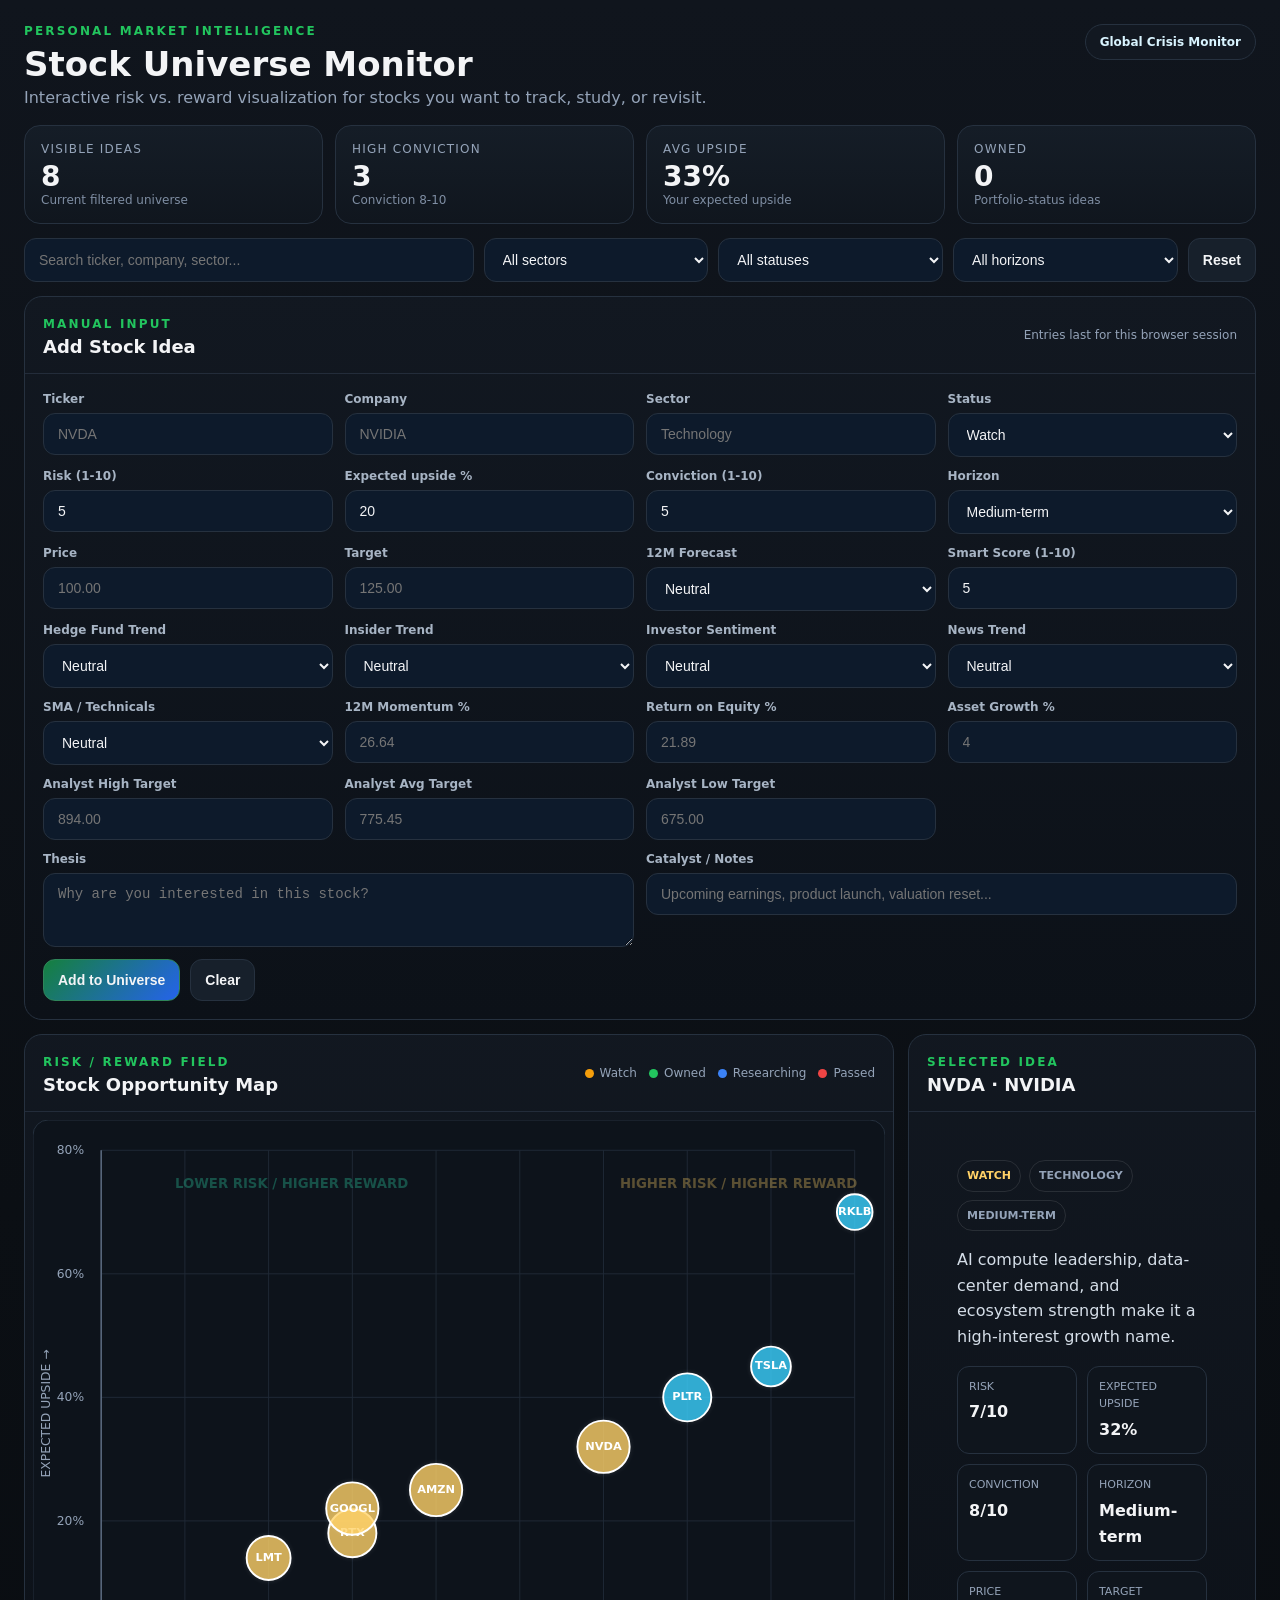
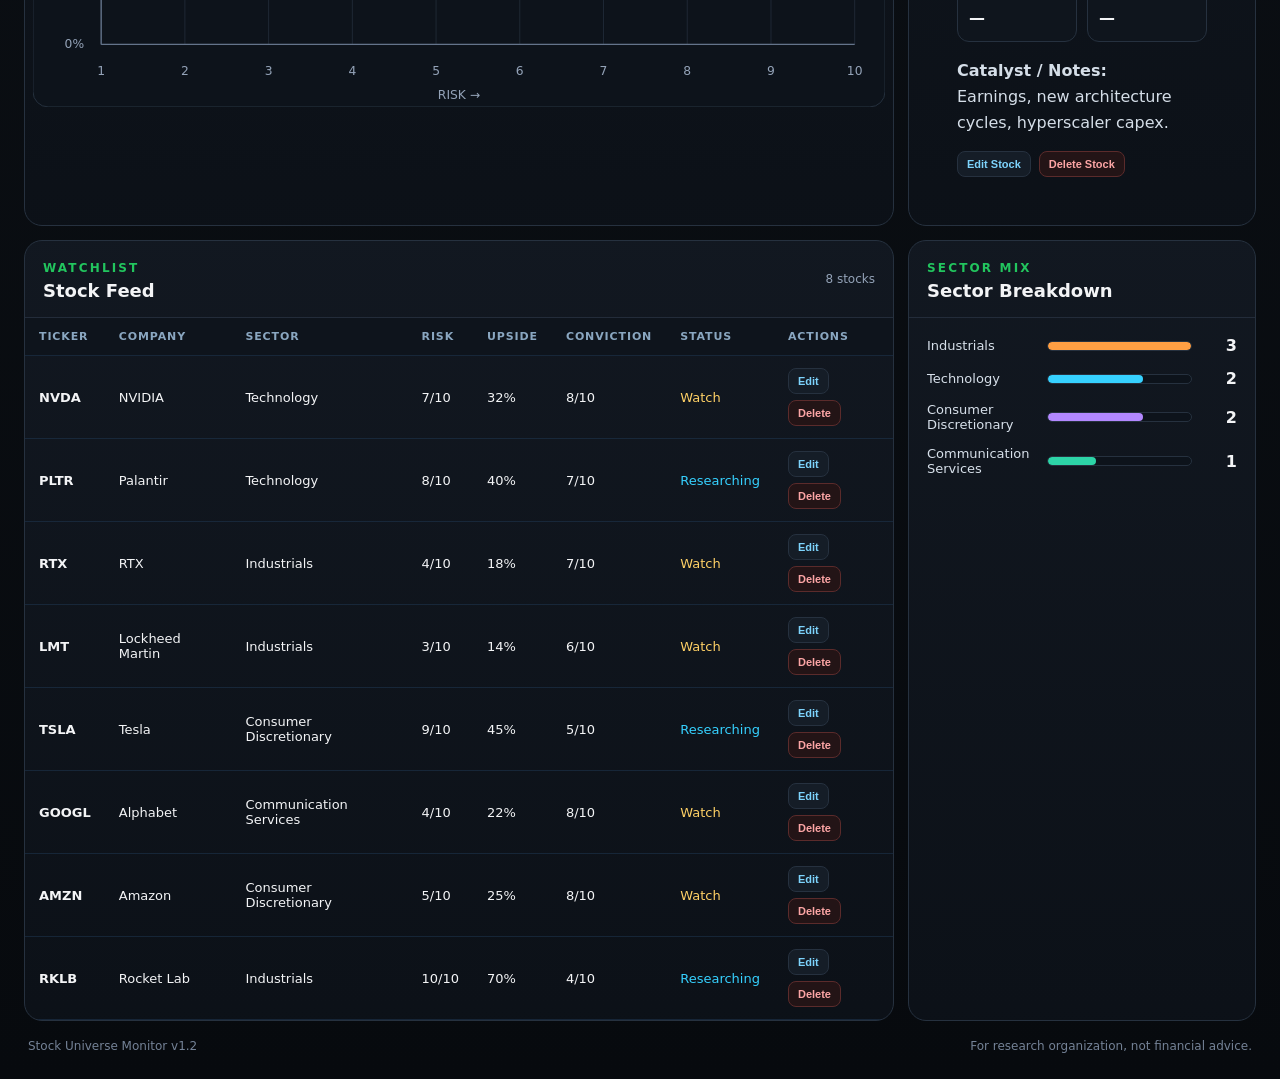
==== stocks.html @ 39425e9d "Add stock research signal inputs" ====
<!DOCTYPE html>
<html lang="en">
<head>
<meta charset="UTF-8">
<meta name="viewport" content="width=device-width, initial-scale=1.0">
<title>Stock Universe Monitor</title>
<link rel="stylesheet" href="stocks.css">
</head>
<body>
<div class="shell">
<header class="topbar">
  <div>
    <div class="eyebrow">PERSONAL MARKET INTELLIGENCE</div>
    <h1>Stock Universe Monitor</h1>
    <p>Interactive risk vs. reward visualization for stocks you want to track, study, or revisit.</p>
  </div>
  <a class="switch-link" href="index.html">Global Crisis Monitor</a>
</header>

<section class="kpis" id="stockKpis"></section>

<section class="toolbar">
  <input id="stockSearch" type="search" placeholder="Search ticker, company, sector...">
  <select id="sectorFilter"><option value="">All sectors</option></select>
  <select id="statusFilter"><option value="">All statuses</option></select>
  <select id="horizonFilter"><option value="">All horizons</option></select>
  <button id="stockReset" type="button">Reset</button>
</section>

<section class="panel entry-panel">
  <div class="panel-head">
    <div><span class="panel-kicker">MANUAL INPUT</span><h2 id="stockFormTitle">Add Stock Idea</h2></div>
    <div class="small-note">Entries last for this browser session</div>
  </div>
  <form id="stockForm" class="entry-form">
    <label>Ticker<input id="sTicker" required placeholder="NVDA"></label>
    <label>Company<input id="sCompany" required placeholder="NVIDIA"></label>
    <label>Sector<input id="sSector" required placeholder="Technology"></label>
    <label>Status<select id="sStatus"><option>Watch</option><option>Researching</option><option>Owned</option><option>Passed</option></select></label>
    <label>Risk (1-10)<input id="sRisk" type="number" min="1" max="10" value="5" required></label>
    <label>Expected upside %<input id="sUpside" type="number" min="-100" max="500" step="1" value="20" required></label>
    <label>Conviction (1-10)<input id="sConviction" type="number" min="1" max="10" value="5" required></label>
    <label>Horizon<select id="sHorizon"><option>Short-term</option><option selected>Medium-term</option><option>Long-term</option></select></label>
    <label>Price<input id="sPrice" type="number" min="0" step="0.01" placeholder="100.00"></label>
    <label>Target<input id="sTarget" type="number" min="0" step="0.01" placeholder="125.00"></label>
    <label>12M Forecast<select id="sForecast"><option>Strong Buy</option><option>Buy</option><option selected>Neutral</option><option>Sell</option><option>Strong Sell</option></select></label>
    <label>Smart Score (1-10)<input id="sSmartScore" type="number" min="1" max="10" value="5"></label>
    <label>Hedge Fund Trend<select id="sHedgeFund"><option>Increased</option><option selected>Neutral</option><option>Decreased</option></select></label>
    <label>Insider Trend<select id="sInsider"><option>Bought Shares</option><option selected>Neutral</option><option>Sold Shares</option></select></label>
    <label>Investor Sentiment<select id="sInvestorTrend"><option>Very Positive</option><option>Positive</option><option selected>Neutral</option><option>Negative</option><option>Very Negative</option></select></label>
    <label>News Trend<select id="sNewsTrend"><option>Very Positive</option><option>Positive</option><option selected>Neutral</option><option>Negative</option><option>Very Negative</option></select></label>
    <label>SMA / Technicals<select id="sTechnicals"><option>Positive</option><option selected>Neutral</option><option>Negative</option></select></label>
    <label>12M Momentum %<input id="sMomentum" type="number" step="0.01" placeholder="26.64"></label>
    <label>Return on Equity %<input id="sROE" type="number" step="0.01" placeholder="21.89"></label>
    <label>Asset Growth %<input id="sAssetGrowth" type="number" step="0.01" placeholder="4"></label>
    <label>Analyst High Target<input id="sAnalystHigh" type="number" min="0" step="0.01" placeholder="894.00"></label>
    <label>Analyst Avg Target<input id="sAnalystAvg" type="number" min="0" step="0.01" placeholder="775.45"></label>
    <label>Analyst Low Target<input id="sAnalystLow" type="number" min="0" step="0.01" placeholder="675.00"></label>
    <label class="span-2">Thesis<textarea id="sThesis" rows="3" required placeholder="Why are you interested in this stock?"></textarea></label>
    <label class="span-2">Catalyst / Notes<input id="sCatalyst" placeholder="Upcoming earnings, product launch, valuation reset..."></label>
    <div class="span-2 form-actions">
      <button class="primary-action" id="stockSubmitBtn" type="submit">Add to Universe</button><button id="cancelEditBtn" type="button" class="hidden-action">Cancel Edit</button>
      <button type="reset">Clear</button>
      <span id="stockMessage" aria-live="polite"></span>
    </div>
  </form>
</section>

<main class="main-grid">
  <section class="panel visual-panel">
    <div class="panel-head">
      <div><span class="panel-kicker">RISK / REWARD FIELD</span><h2>Stock Opportunity Map</h2></div>
      <div class="legend"><span><i class="dot watch"></i>Watch</span><span><i class="dot owned"></i>Owned</span><span><i class="dot research"></i>Researching</span><span><i class="dot passed"></i>Passed</span></div>
    </div>
    <div class="chart-wrap">
      <svg id="stockChart" viewBox="0 0 900 620" role="img" aria-label="Risk versus reward bubble chart"></svg>
    </div>
  </section>

  <aside class="panel detail-panel">
    <div class="panel-head"><div><span class="panel-kicker">SELECTED IDEA</span><h2 id="stockDetailTitle">Choose a stock</h2></div></div>
    <div id="stockDetailContent" class="detail-empty">Click a bubble or stock row to inspect your thesis.</div>
  </aside>
</main>

<section class="bottom-grid">
  <section class="panel">
    <div class="panel-head"><div><span class="panel-kicker">WATCHLIST</span><h2>Stock Feed</h2></div><div id="stockCount" class="small-note"></div></div>
    <div class="table-wrap"><table><thead><tr><th>Ticker</th><th>Company</th><th>Sector</th><th>Risk</th><th>Upside</th><th>Conviction</th><th>Status</th><th>Actions</th></tr></thead><tbody id="stockTable"></tbody></table></div>
  </section>
  <section class="panel">
    <div class="panel-head"><div><span class="panel-kicker">SECTOR MIX</span><h2>Sector Breakdown</h2></div></div>
    <div id="sectorBars" class="bars"></div>
  </section>
</section>

<footer><span>Stock Universe Monitor v1.2</span><span>For research organization, not financial advice.</span></footer>
</div>
<script src="stocks-data.js"></script>
<script src="stocks.js"></script>
</body>
</html>
---- stocks.css ----
:root{--bg:#0B0F14;--panel:#121821;--border:#26313F;--text:#F3F4F6;--muted:#94A3B8;--cyan:#3B82F6;--green:#22C55E;--yellow:#F59E0B;--orange:#D97706;--red:#EF4444;--purple:#8B5CF6}
*{box-sizing:border-box}body{margin:0;background:linear-gradient(180deg,#10151D 0%,#0B0F14 45%,#070A0E 100%);color:var(--text);font-family:Inter,system-ui,-apple-system,"Segoe UI",sans-serif}.shell{max-width:1600px;margin:auto;padding:24px}.topbar{display:flex;justify-content:space-between;gap:20px;align-items:flex-start;margin-bottom:18px}.eyebrow,.panel-kicker{font-size:12px;letter-spacing:.18em;color:var(--green);font-weight:700}h1{margin:6px 0 4px;font-size:34px}.topbar p{margin:0;color:var(--muted)}.switch-link{color:#d9f4ff;text-decoration:none;border:1px solid var(--border);background:#121821;padding:10px 14px;border-radius:999px;font-size:12px;font-weight:700}
.kpis{display:grid;grid-template-columns:repeat(4,1fr);gap:12px;margin-bottom:14px}.kpi{background:linear-gradient(180deg,#151D27,#10161E);border:1px solid var(--border);border-radius:16px;padding:16px}.kpi-label{font-size:12px;color:var(--muted);text-transform:uppercase;letter-spacing:.1em}.kpi-value{font-size:28px;font-weight:800;margin-top:4px}.kpi-sub{font-size:12px;color:#7F8EA3}
.toolbar{display:grid;grid-template-columns:2fr repeat(3,1fr) auto;gap:10px;margin-bottom:14px}.toolbar input,.toolbar select,.toolbar button,.entry-form input,.entry-form select,.entry-form textarea,.entry-form button{background:#0d1a2b;color:var(--text);border:1px solid var(--border);border-radius:12px;padding:12px 14px;font-size:14px}.toolbar button,.entry-form button{cursor:pointer;background:#17202B;font-weight:700}
.panel{background:linear-gradient(180deg,rgba(18,24,33,.98),rgba(12,17,24,.98));border:1px solid var(--border);border-radius:18px;overflow:hidden}.panel-head{display:flex;justify-content:space-between;align-items:center;padding:16px 18px;border-bottom:1px solid rgba(38,49,63,.85)}.panel-head h2{margin:4px 0 0;font-size:18px}.entry-panel{margin-bottom:14px}.entry-form{display:grid;grid-template-columns:repeat(4,minmax(0,1fr));gap:12px;padding:18px}.entry-form label{display:flex;flex-direction:column;gap:7px;font-size:12px;color:#A7B4C4;font-weight:700}.entry-form textarea{resize:vertical}.span-2{grid-column:span 2}.form-actions{display:flex;align-items:center;gap:10px;flex-wrap:wrap}.primary-action{background:linear-gradient(135deg,#15803D,#2563EB)!important;border-color:#2F855A!important}.small-note{font-size:12px;color:var(--muted)}
.main-grid{display:grid;grid-template-columns:minmax(0,2fr) minmax(320px,.8fr);gap:14px}.bottom-grid{display:grid;grid-template-columns:minmax(0,2fr) minmax(300px,.8fr);gap:14px;margin-top:14px}.chart-wrap{padding:8px 8px 16px}.chart-wrap svg{width:100%;height:auto;display:block}.chart-bg{fill:#0D131B;stroke:#273240}.grid-line{stroke:#202A36;stroke-width:1}.axis-line{stroke:#64748B;stroke-width:1.4}.axis-label{fill:#94A3B8;font-size:13px}.quadrant{font-size:14px;font-weight:700;opacity:.32}.bubble{cursor:pointer;stroke:#fff;stroke-width:2;filter:drop-shadow(0 0 3px rgba(255,255,255,.12))}.bubble-label{pointer-events:none;fill:white;font-size:12px;font-weight:800;text-anchor:middle;dominant-baseline:middle}.legend{display:flex;gap:12px;flex-wrap:wrap;font-size:12px;color:var(--muted)}.legend span{display:flex;align-items:center;gap:6px}.dot{width:9px;height:9px;border-radius:50%;display:inline-block}.watch{background:#F59E0B}.owned{background:#22C55E}.research{background:#3B82F6}.passed{background:#EF4444}
.detail-panel{min-height:620px}.detail-empty,.detail{padding:24px;color:var(--muted);line-height:1.6}.badge-row{display:flex;gap:8px;flex-wrap:wrap;margin-bottom:14px}.badge{padding:6px 9px;border-radius:999px;font-size:11px;font-weight:800;border:1px solid rgba(255,255,255,.1)}.detail-grid{display:grid;grid-template-columns:1fr 1fr;gap:10px;margin:16px 0}.metric{background:#0F151D;border:1px solid #26313F;border-radius:12px;padding:11px}.metric-label{font-size:11px;color:var(--muted);text-transform:uppercase}.metric-value{font-weight:700;color:var(--text);margin-top:4px}.description{color:#D5DEE8}
.table-wrap{overflow:auto}table{width:100%;border-collapse:collapse;min-width:760px}th,td{padding:12px 14px;border-bottom:1px solid rgba(32,58,87,.5);text-align:left;font-size:13px}th{color:#8aa7c1;font-size:11px;letter-spacing:.08em;text-transform:uppercase;background:#0E141C}tbody tr{cursor:pointer}tbody tr:hover{background:#18212C}.bars{padding:18px;display:grid;gap:14px}.bar-row{display:grid;grid-template-columns:110px 1fr 35px;gap:10px;align-items:center}.bar-track{height:10px;background:#0D131B;border:1px solid #26313F;border-radius:999px;overflow:hidden}.bar-fill{height:100%;border-radius:999px}.bar-label{color:#D7E0EA;font-size:13px}.bar-value{text-align:right;font-weight:700}footer{display:flex;justify-content:space-between;color:#748296;font-size:12px;padding:18px 4px 2px}
@media(max-width:1100px){.main-grid,.bottom-grid{grid-template-columns:1fr}.entry-form{grid-template-columns:repeat(2,1fr)}.detail-panel{min-height:auto}}@media(max-width:800px){.shell{padding:12px}.topbar{flex-direction:column}.kpis{grid-template-columns:1fr 1fr}.toolbar{grid-template-columns:1fr 1fr}.toolbar input{grid-column:1/-1}}@media(max-width:520px){.kpis,.toolbar,.entry-form{grid-template-columns:1fr}.toolbar input,.span-2{grid-column:auto}h1{font-size:28px}}
.action-group{display:flex;gap:6px;flex-wrap:wrap}.mini-btn{border:1px solid var(--border);background:#151D27;color:var(--text);border-radius:8px;padding:6px 9px;font-size:11px;font-weight:700;cursor:pointer}.mini-btn.edit{color:#7DD3FC}.mini-btn.delete{color:#FCA5A5;border-color:#5B2B2B;background:#231416}.detail-actions{display:flex;gap:8px;flex-wrap:wrap;margin-top:16px}.hidden-action{display:none!important}.editing .hidden-action{display:inline-block!important}.editing .primary-action{background:linear-gradient(135deg,#166534,#15803D)!important}
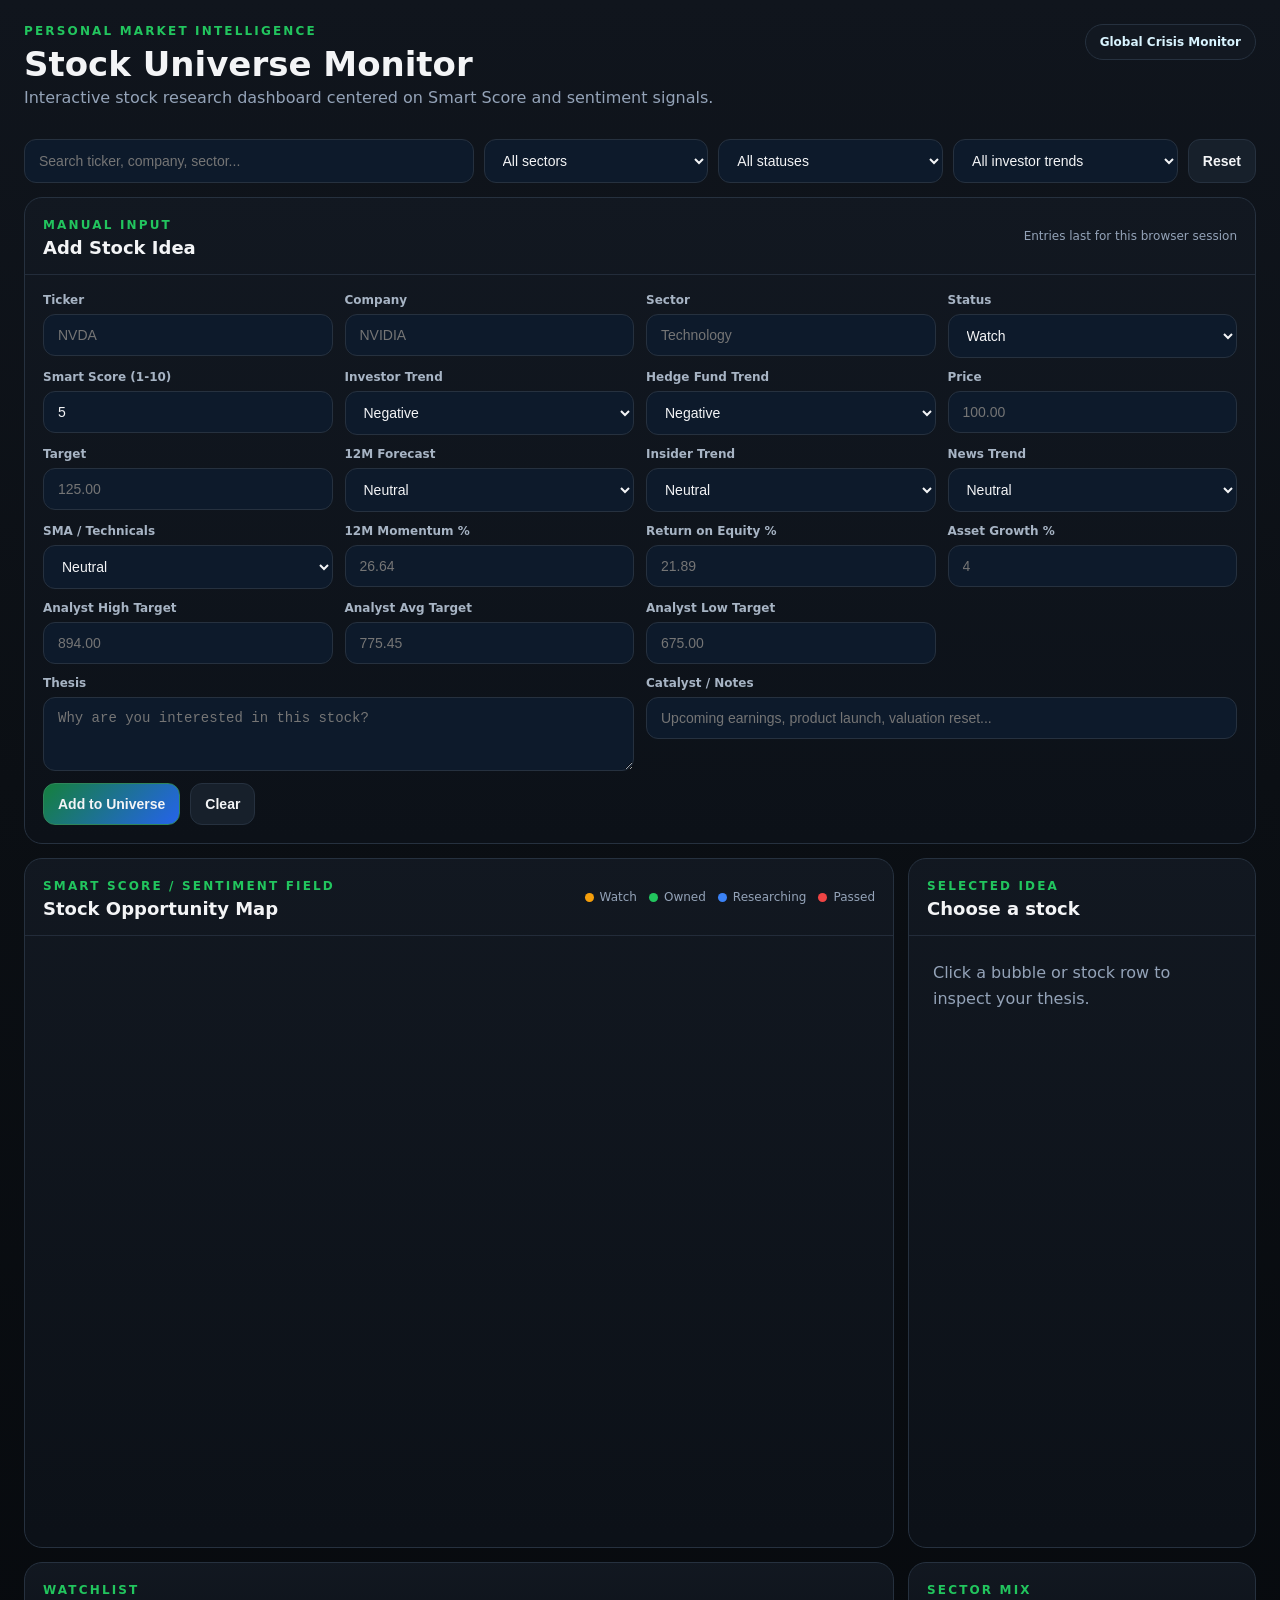
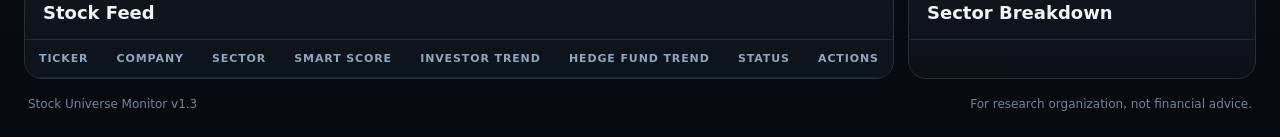
==== commit 95e03ad3: "Replace scoring fields with smart score and trend inputs" ====
--- a/stocks.html
+++ b/stocks.html
@@ -12,7 +12,7 @@
   <div>
     <div class="eyebrow">PERSONAL MARKET INTELLIGENCE</div>
     <h1>Stock Universe Monitor</h1>
-    <p>Interactive risk vs. reward visualization for stocks you want to track, study, or revisit.</p>
+    <p>Interactive stock research dashboard centered on Smart Score and sentiment signals.</p>
   </div>
   <a class="switch-link" href="index.html">Global Crisis Monitor</a>
 </header>
@@ -23,7 +23,7 @@
   <input id="stockSearch" type="search" placeholder="Search ticker, company, sector...">
   <select id="sectorFilter"><option value="">All sectors</option></select>
   <select id="statusFilter"><option value="">All statuses</option></select>
-  <select id="horizonFilter"><option value="">All horizons</option></select>
+  <select id="investorFilter"><option value="">All investor trends</option></select>
   <button id="stockReset" type="button">Reset</button>
 </section>
 
@@ -37,29 +37,31 @@
     <label>Company<input id="sCompany" required placeholder="NVIDIA"></label>
     <label>Sector<input id="sSector" required placeholder="Technology"></label>
     <label>Status<select id="sStatus"><option>Watch</option><option>Researching</option><option>Owned</option><option>Passed</option></select></label>
-    <label>Risk (1-10)<input id="sRisk" type="number" min="1" max="10" value="5" required></label>
-    <label>Expected upside %<input id="sUpside" type="number" min="-100" max="500" step="1" value="20" required></label>
-    <label>Conviction (1-10)<input id="sConviction" type="number" min="1" max="10" value="5" required></label>
-    <label>Horizon<select id="sHorizon"><option>Short-term</option><option selected>Medium-term</option><option>Long-term</option></select></label>
+
+    <label>Smart Score (1-10)<input id="sSmartScorePrimary" type="number" min="1" max="10" value="5" required></label>
+    <label>Investor Trend<select id="sInvestorPrimary"><option>Positive</option><option selected>Negative</option></select></label>
+    <label>Hedge Fund Trend<select id="sHedgePrimary"><option>Positive</option><option selected>Negative</option></select></label>
     <label>Price<input id="sPrice" type="number" min="0" step="0.01" placeholder="100.00"></label>
+
     <label>Target<input id="sTarget" type="number" min="0" step="0.01" placeholder="125.00"></label>
     <label>12M Forecast<select id="sForecast"><option>Strong Buy</option><option>Buy</option><option selected>Neutral</option><option>Sell</option><option>Strong Sell</option></select></label>
-    <label>Smart Score (1-10)<input id="sSmartScore" type="number" min="1" max="10" value="5"></label>
-    <label>Hedge Fund Trend<select id="sHedgeFund"><option>Increased</option><option selected>Neutral</option><option>Decreased</option></select></label>
     <label>Insider Trend<select id="sInsider"><option>Bought Shares</option><option selected>Neutral</option><option>Sold Shares</option></select></label>
-    <label>Investor Sentiment<select id="sInvestorTrend"><option>Very Positive</option><option>Positive</option><option selected>Neutral</option><option>Negative</option><option>Very Negative</option></select></label>
-    <label>News Trend<select id="sNewsTrend"><option>Very Positive</option><option>Positive</option><option selected>Neutral</option><option>Negative</option><option>Very Negative</option></select></label>
+    <label>News Trend<select id="sNewsTrend"><option>Positive</option><option selected>Neutral</option><option>Negative</option></select></label>
+
     <label>SMA / Technicals<select id="sTechnicals"><option>Positive</option><option selected>Neutral</option><option>Negative</option></select></label>
     <label>12M Momentum %<input id="sMomentum" type="number" step="0.01" placeholder="26.64"></label>
     <label>Return on Equity %<input id="sROE" type="number" step="0.01" placeholder="21.89"></label>
     <label>Asset Growth %<input id="sAssetGrowth" type="number" step="0.01" placeholder="4"></label>
+
     <label>Analyst High Target<input id="sAnalystHigh" type="number" min="0" step="0.01" placeholder="894.00"></label>
     <label>Analyst Avg Target<input id="sAnalystAvg" type="number" min="0" step="0.01" placeholder="775.45"></label>
     <label>Analyst Low Target<input id="sAnalystLow" type="number" min="0" step="0.01" placeholder="675.00"></label>
+
     <label class="span-2">Thesis<textarea id="sThesis" rows="3" required placeholder="Why are you interested in this stock?"></textarea></label>
     <label class="span-2">Catalyst / Notes<input id="sCatalyst" placeholder="Upcoming earnings, product launch, valuation reset..."></label>
     <div class="span-2 form-actions">
-      <button class="primary-action" id="stockSubmitBtn" type="submit">Add to Universe</button><button id="cancelEditBtn" type="button" class="hidden-action">Cancel Edit</button>
+      <button class="primary-action" id="stockSubmitBtn" type="submit">Add to Universe</button>
+      <button id="cancelEditBtn" type="button" class="hidden-action">Cancel Edit</button>
       <button type="reset">Clear</button>
       <span id="stockMessage" aria-live="polite"></span>
     </div>
@@ -69,11 +71,11 @@
 <main class="main-grid">
   <section class="panel visual-panel">
     <div class="panel-head">
-      <div><span class="panel-kicker">RISK / REWARD FIELD</span><h2>Stock Opportunity Map</h2></div>
+      <div><span class="panel-kicker">SMART SCORE / SENTIMENT FIELD</span><h2>Stock Opportunity Map</h2></div>
       <div class="legend"><span><i class="dot watch"></i>Watch</span><span><i class="dot owned"></i>Owned</span><span><i class="dot research"></i>Researching</span><span><i class="dot passed"></i>Passed</span></div>
     </div>
     <div class="chart-wrap">
-      <svg id="stockChart" viewBox="0 0 900 620" role="img" aria-label="Risk versus reward bubble chart"></svg>
+      <svg id="stockChart" viewBox="0 0 900 620" role="img" aria-label="Smart Score versus investor sentiment bubble chart"></svg>
     </div>
   </section>
 
@@ -86,7 +88,7 @@
 <section class="bottom-grid">
   <section class="panel">
     <div class="panel-head"><div><span class="panel-kicker">WATCHLIST</span><h2>Stock Feed</h2></div><div id="stockCount" class="small-note"></div></div>
-    <div class="table-wrap"><table><thead><tr><th>Ticker</th><th>Company</th><th>Sector</th><th>Risk</th><th>Upside</th><th>Conviction</th><th>Status</th><th>Actions</th></tr></thead><tbody id="stockTable"></tbody></table></div>
+    <div class="table-wrap"><table><thead><tr><th>Ticker</th><th>Company</th><th>Sector</th><th>Smart Score</th><th>Investor Trend</th><th>Hedge Fund Trend</th><th>Status</th><th>Actions</th></tr></thead><tbody id="stockTable"></tbody></table></div>
   </section>
   <section class="panel">
     <div class="panel-head"><div><span class="panel-kicker">SECTOR MIX</span><h2>Sector Breakdown</h2></div></div>
@@ -94,7 +96,7 @@
   </section>
 </section>
 
-<footer><span>Stock Universe Monitor v1.2</span><span>For research organization, not financial advice.</span></footer>
+<footer><span>Stock Universe Monitor v1.3</span><span>For research organization, not financial advice.</span></footer>
 </div>
 <script src="stocks-data.js"></script>
 <script src="stocks.js"></script>
--- a/stocks.css
+++ b/stocks.css
@@ -8,3 +8,5 @@
 .table-wrap{overflow:auto}table{width:100%;border-collapse:collapse;min-width:760px}th,td{padding:12px 14px;border-bottom:1px solid rgba(32,58,87,.5);text-align:left;font-size:13px}th{color:#8aa7c1;font-size:11px;letter-spacing:.08em;text-transform:uppercase;background:#0E141C}tbody tr{cursor:pointer}tbody tr:hover{background:#18212C}.bars{padding:18px;display:grid;gap:14px}.bar-row{display:grid;grid-template-columns:110px 1fr 35px;gap:10px;align-items:center}.bar-track{height:10px;background:#0D131B;border:1px solid #26313F;border-radius:999px;overflow:hidden}.bar-fill{height:100%;border-radius:999px}.bar-label{color:#D7E0EA;font-size:13px}.bar-value{text-align:right;font-weight:700}footer{display:flex;justify-content:space-between;color:#748296;font-size:12px;padding:18px 4px 2px}
 @media(max-width:1100px){.main-grid,.bottom-grid{grid-template-columns:1fr}.entry-form{grid-template-columns:repeat(2,1fr)}.detail-panel{min-height:auto}}@media(max-width:800px){.shell{padding:12px}.topbar{flex-direction:column}.kpis{grid-template-columns:1fr 1fr}.toolbar{grid-template-columns:1fr 1fr}.toolbar input{grid-column:1/-1}}@media(max-width:520px){.kpis,.toolbar,.entry-form{grid-template-columns:1fr}.toolbar input,.span-2{grid-column:auto}h1{font-size:28px}}
 .action-group{display:flex;gap:6px;flex-wrap:wrap}.mini-btn{border:1px solid var(--border);background:#151D27;color:var(--text);border-radius:8px;padding:6px 9px;font-size:11px;font-weight:700;cursor:pointer}.mini-btn.edit{color:#7DD3FC}.mini-btn.delete{color:#FCA5A5;border-color:#5B2B2B;background:#231416}.detail-actions{display:flex;gap:8px;flex-wrap:wrap;margin-top:16px}.hidden-action{display:none!important}.editing .hidden-action{display:inline-block!important}.editing .primary-action{background:linear-gradient(135deg,#166534,#15803D)!important}
+
+.research-section{margin-top:18px}.research-section h3{font-size:13px;letter-spacing:.08em;text-transform:uppercase;color:var(--green);margin:0 0 10px}.signal-grid{display:grid;grid-template-columns:1fr 1fr;gap:10px}.signal-card{background:#0F151D;border:1px solid #26313F;border-radius:12px;padding:12px}.signal-label{font-size:10px;letter-spacing:.08em;text-transform:uppercase;color:var(--muted)}.signal-value{margin-top:5px;font-weight:800;color:var(--text)}.positive{color:#22C55E}.negative{color:#EF4444}.neutral{color:#F59E0B}.forecast-range{display:grid;grid-template-columns:repeat(3,1fr);gap:8px}.forecast-item{background:#0F151D;border:1px solid #26313F;border-radius:10px;padding:10px;text-align:center}.forecast-item strong{display:block;margin-top:4px}.score-meter{height:10px;border-radius:999px;background:linear-gradient(90deg,#EF4444 0%,#F59E0B 50%,#22C55E 100%);position:relative;margin-top:8px}.score-marker{position:absolute;top:-4px;width:3px;height:18px;background:#F3F4F6;border-radius:2px}
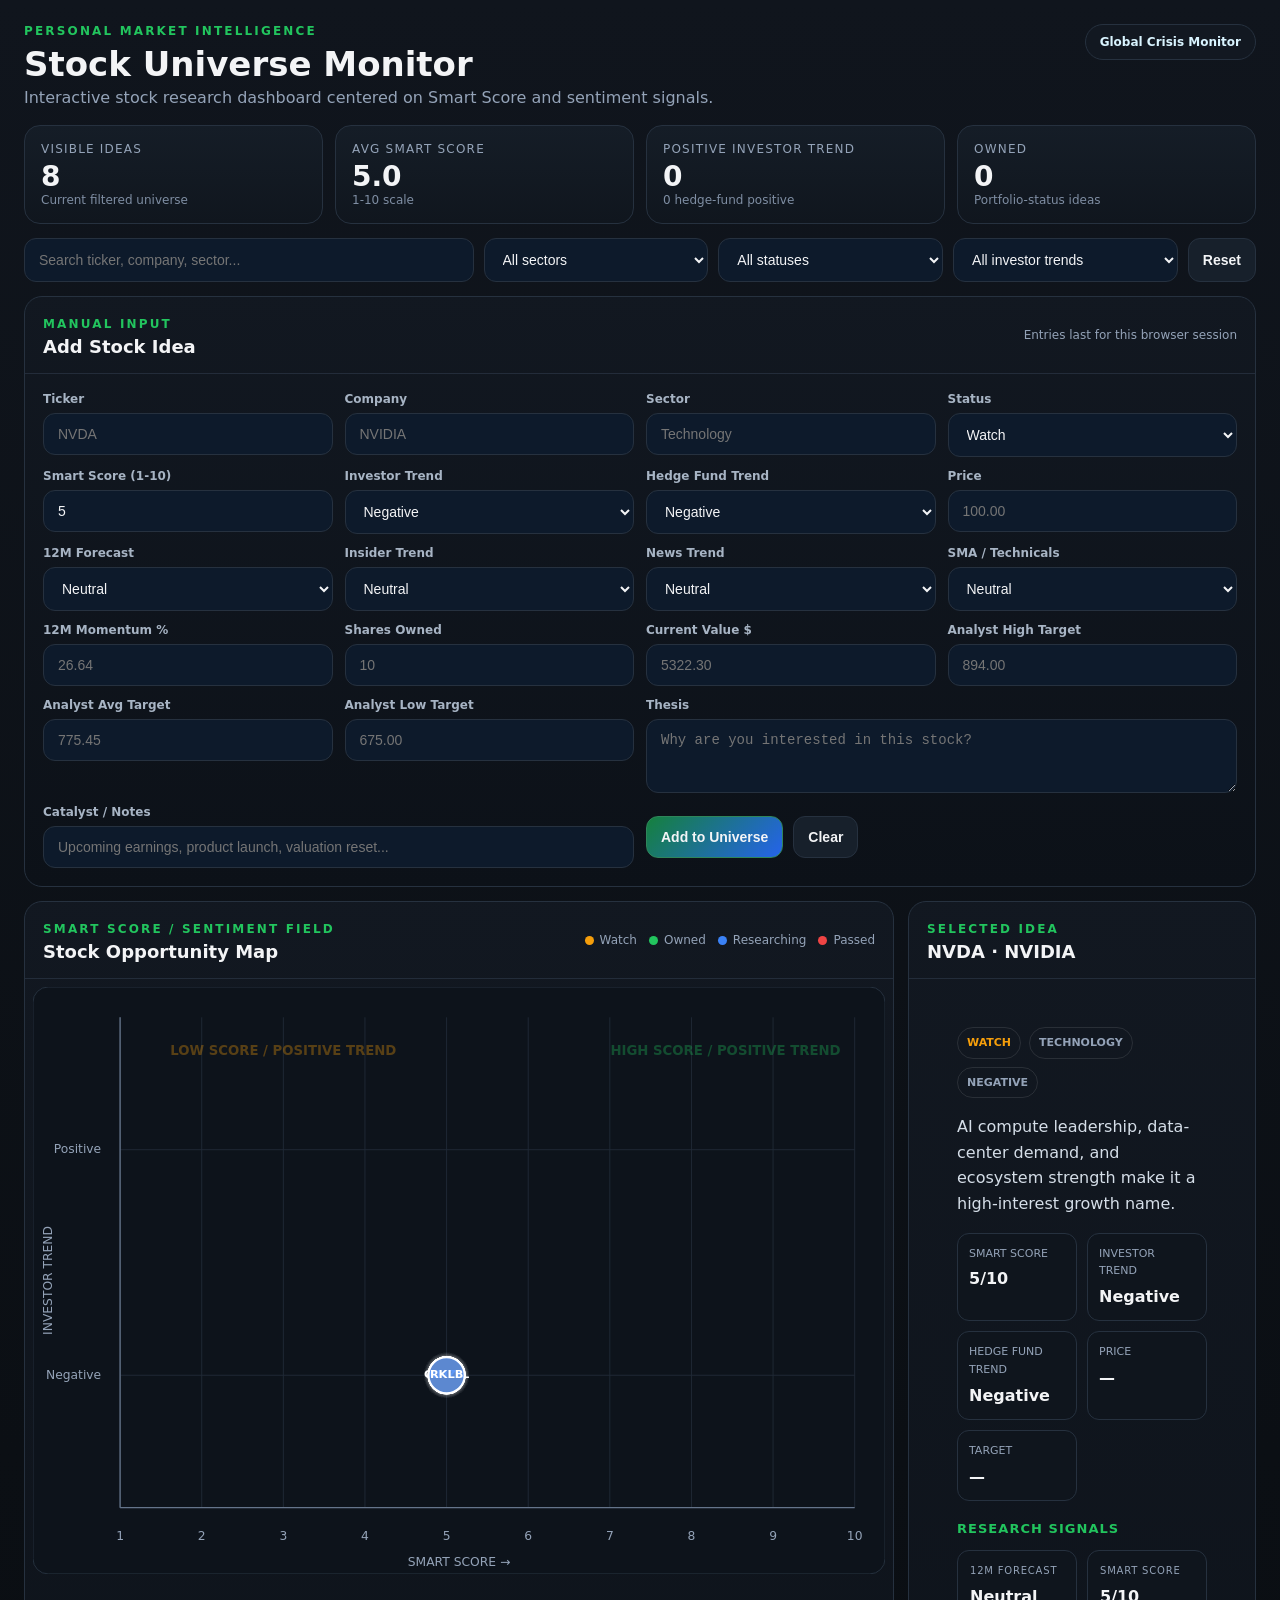
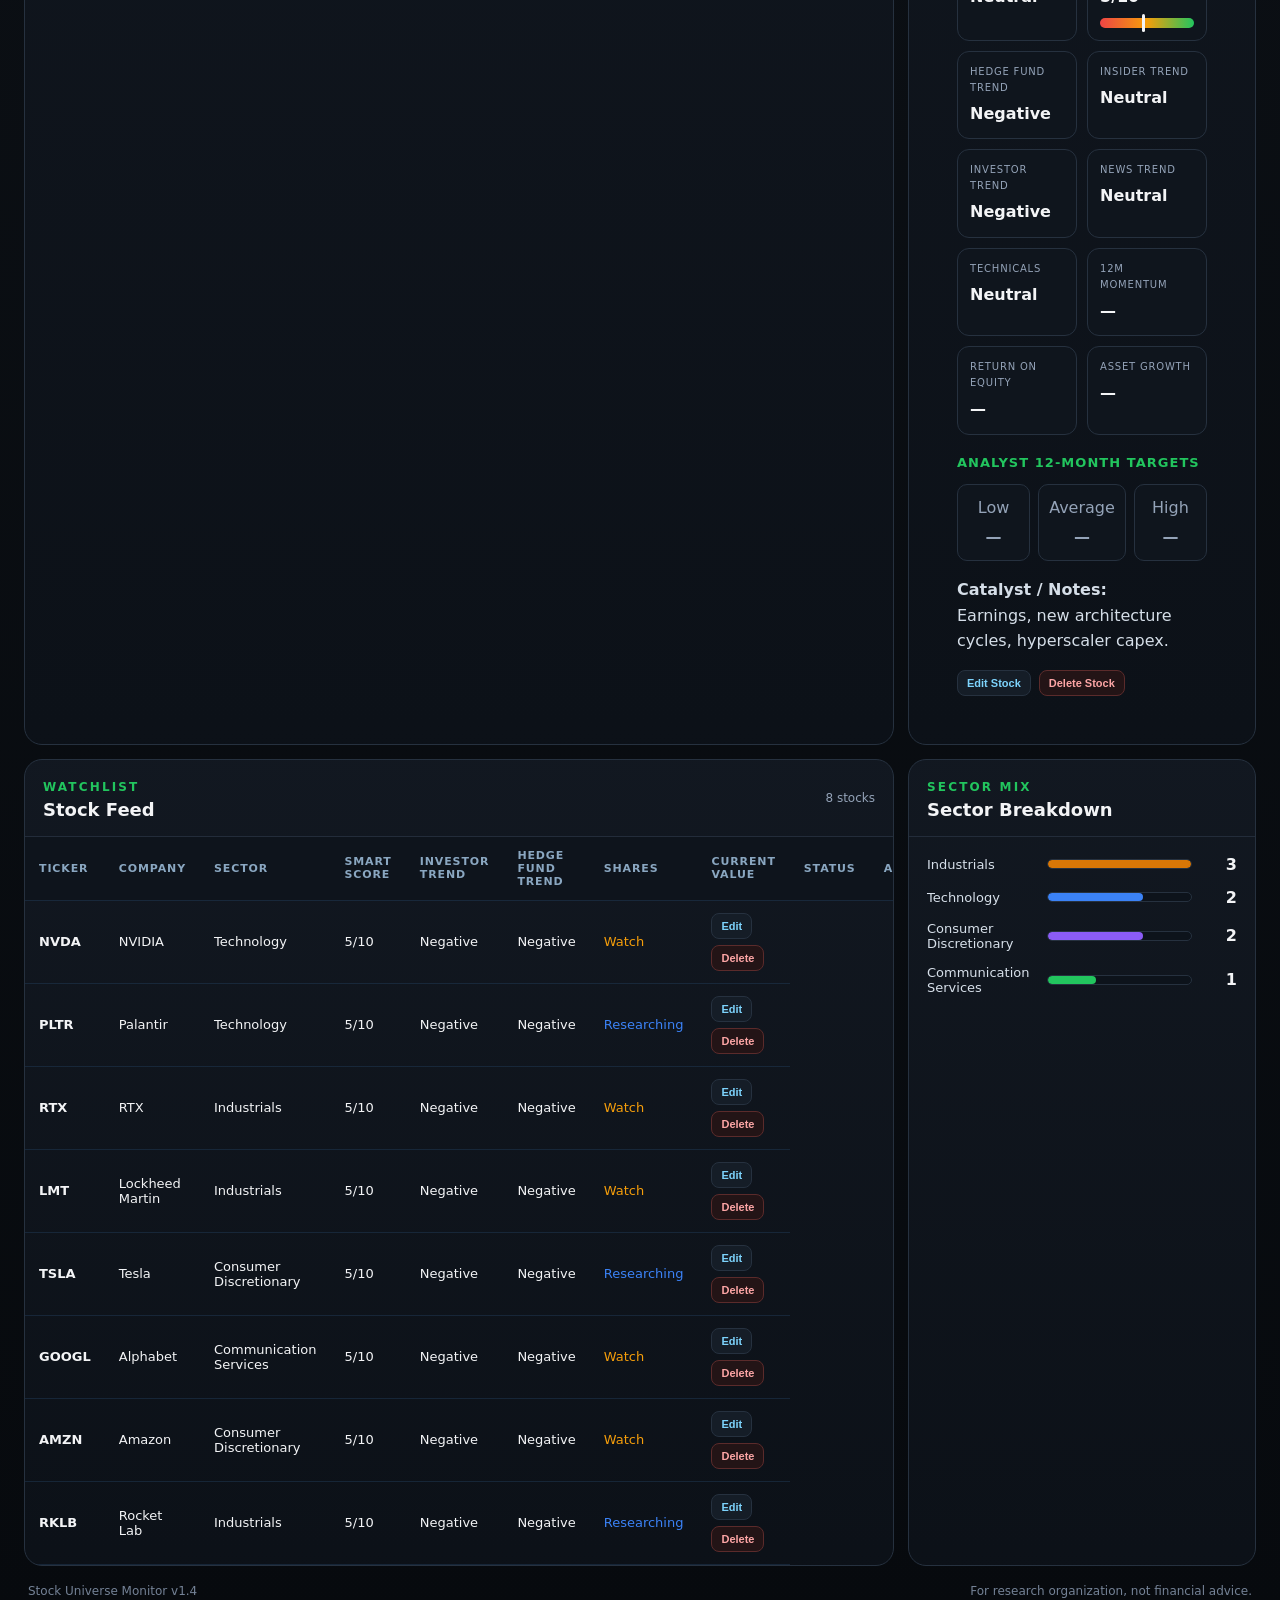
==== commit dfee3c8d: "Add owned shares and current value inputs" ====
--- a/stocks.html
+++ b/stocks.html
@@ -43,15 +43,14 @@
     <label>Hedge Fund Trend<select id="sHedgePrimary"><option>Positive</option><option selected>Negative</option></select></label>
     <label>Price<input id="sPrice" type="number" min="0" step="0.01" placeholder="100.00"></label>
 
-    <label>Target<input id="sTarget" type="number" min="0" step="0.01" placeholder="125.00"></label>
-    <label>12M Forecast<select id="sForecast"><option>Strong Buy</option><option>Buy</option><option selected>Neutral</option><option>Sell</option><option>Strong Sell</option></select></label>
+        <label>12M Forecast<select id="sForecast"><option>Strong Buy</option><option>Buy</option><option selected>Neutral</option><option>Sell</option><option>Strong Sell</option></select></label>
     <label>Insider Trend<select id="sInsider"><option>Bought Shares</option><option selected>Neutral</option><option>Sold Shares</option></select></label>
     <label>News Trend<select id="sNewsTrend"><option>Positive</option><option selected>Neutral</option><option>Negative</option></select></label>
 
     <label>SMA / Technicals<select id="sTechnicals"><option>Positive</option><option selected>Neutral</option><option>Negative</option></select></label>
     <label>12M Momentum %<input id="sMomentum" type="number" step="0.01" placeholder="26.64"></label>
-    <label>Return on Equity %<input id="sROE" type="number" step="0.01" placeholder="21.89"></label>
-    <label>Asset Growth %<input id="sAssetGrowth" type="number" step="0.01" placeholder="4"></label>
+    <label>Shares Owned<input id="sShares" type="number" min="0" step="0.0001" placeholder="10"></label>
+    <label>Current Value $<input id="sCurrentValue" type="number" min="0" step="0.01" placeholder="5322.30"></label>
 
     <label>Analyst High Target<input id="sAnalystHigh" type="number" min="0" step="0.01" placeholder="894.00"></label>
     <label>Analyst Avg Target<input id="sAnalystAvg" type="number" min="0" step="0.01" placeholder="775.45"></label>
@@ -88,7 +87,7 @@
 <section class="bottom-grid">
   <section class="panel">
     <div class="panel-head"><div><span class="panel-kicker">WATCHLIST</span><h2>Stock Feed</h2></div><div id="stockCount" class="small-note"></div></div>
-    <div class="table-wrap"><table><thead><tr><th>Ticker</th><th>Company</th><th>Sector</th><th>Smart Score</th><th>Investor Trend</th><th>Hedge Fund Trend</th><th>Status</th><th>Actions</th></tr></thead><tbody id="stockTable"></tbody></table></div>
+    <div class="table-wrap"><table><thead><tr><th>Ticker</th><th>Company</th><th>Sector</th><th>Smart Score</th><th>Investor Trend</th><th>Hedge Fund Trend</th><th>Shares</th><th>Current Value</th><th>Status</th><th>Actions</th></tr></thead><tbody id="stockTable"></tbody></table></div>
   </section>
   <section class="panel">
     <div class="panel-head"><div><span class="panel-kicker">SECTOR MIX</span><h2>Sector Breakdown</h2></div></div>
@@ -96,7 +95,7 @@
   </section>
 </section>
 
-<footer><span>Stock Universe Monitor v1.3</span><span>For research organization, not financial advice.</span></footer>
+<footer><span>Stock Universe Monitor v1.4</span><span>For research organization, not financial advice.</span></footer>
 </div>
 <script src="stocks-data.js"></script>
 <script src="stocks.js"></script>
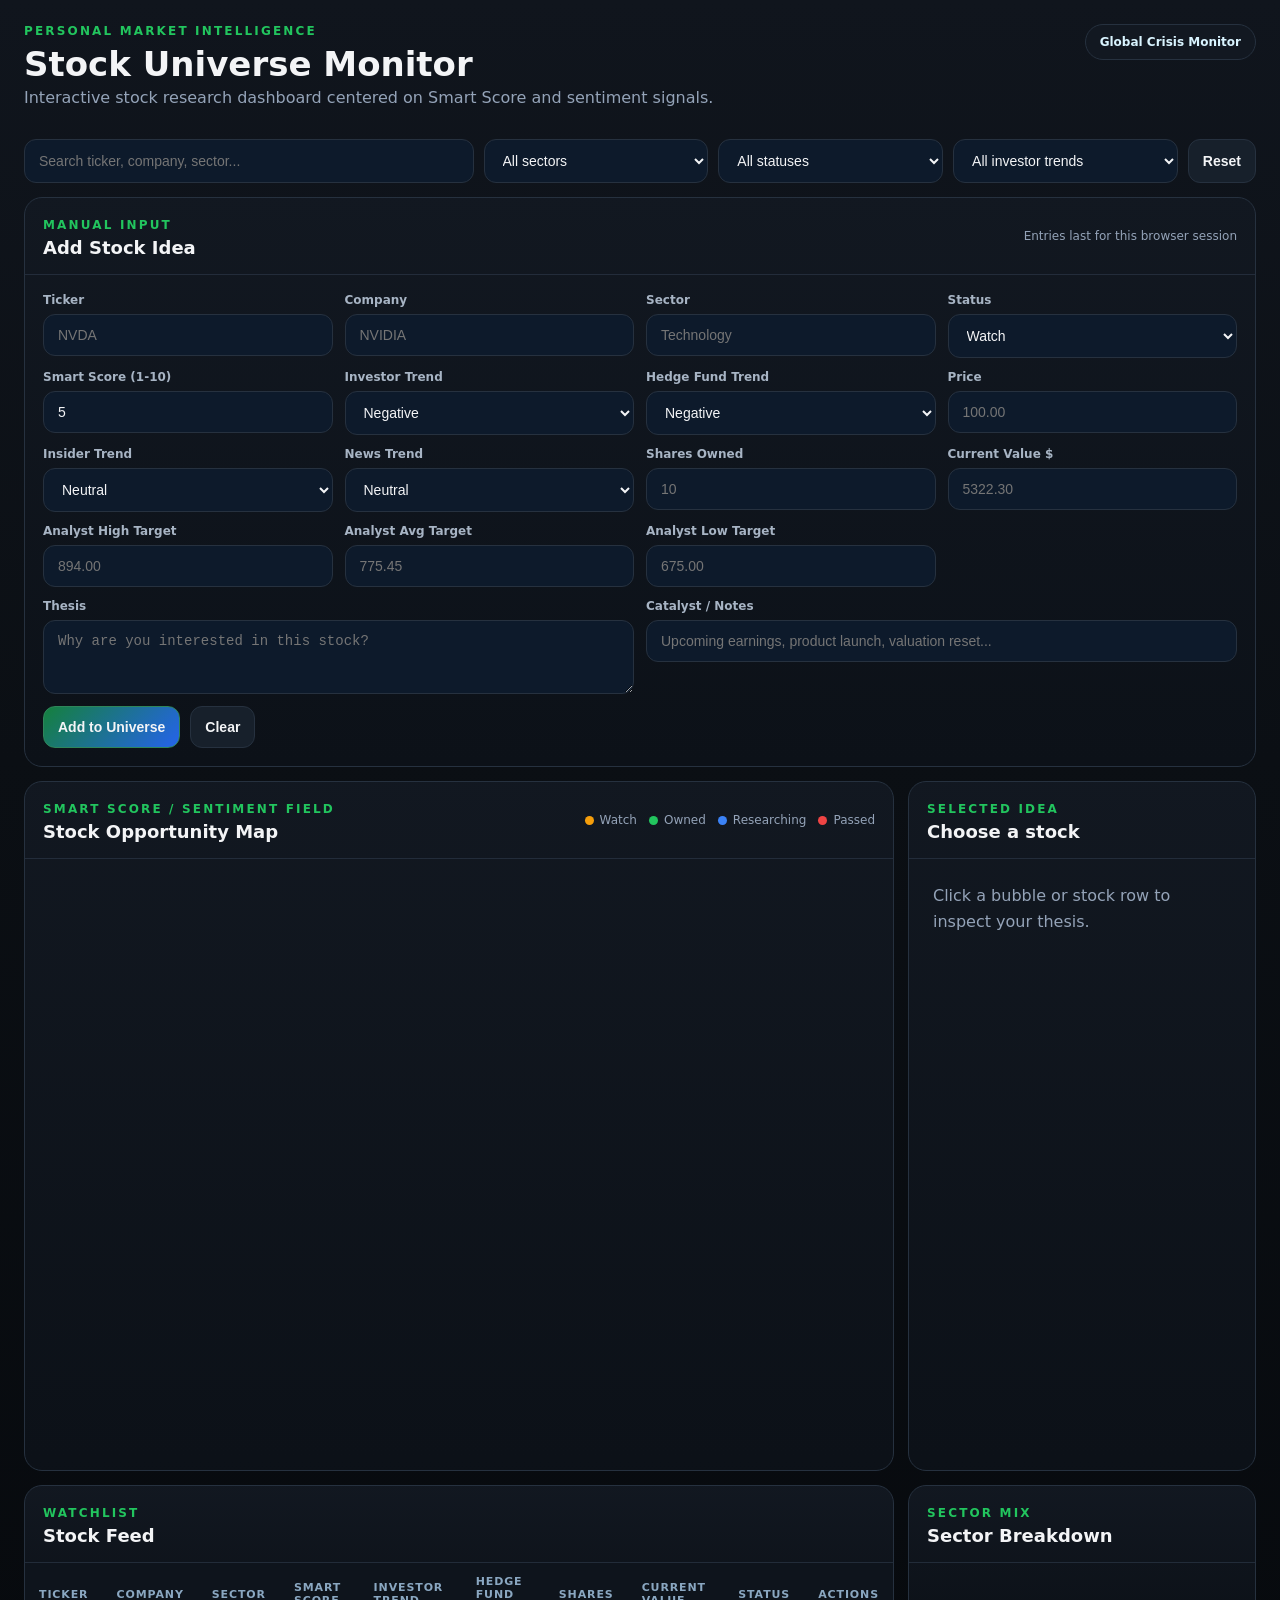
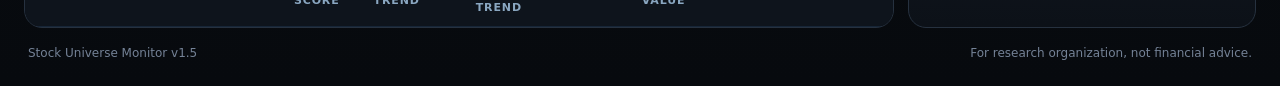
==== commit fbe6439b: "Remove lower-priority stock research inputs" ====
--- a/stocks.html
+++ b/stocks.html
@@ -41,15 +41,8 @@
     <label>Smart Score (1-10)<input id="sSmartScorePrimary" type="number" min="1" max="10" value="5" required></label>
     <label>Investor Trend<select id="sInvestorPrimary"><option>Positive</option><option selected>Negative</option></select></label>
     <label>Hedge Fund Trend<select id="sHedgePrimary"><option>Positive</option><option selected>Negative</option></select></label>
-    <label>Price<input id="sPrice" type="number" min="0" step="0.01" placeholder="100.00"></label>
-
-        <label>12M Forecast<select id="sForecast"><option>Strong Buy</option><option>Buy</option><option selected>Neutral</option><option>Sell</option><option>Strong Sell</option></select></label>
-    <label>Insider Trend<select id="sInsider"><option>Bought Shares</option><option selected>Neutral</option><option>Sold Shares</option></select></label>
-    <label>News Trend<select id="sNewsTrend"><option>Positive</option><option selected>Neutral</option><option>Negative</option></select></label>
-
-    <label>SMA / Technicals<select id="sTechnicals"><option>Positive</option><option selected>Neutral</option><option>Negative</option></select></label>
-    <label>12M Momentum %<input id="sMomentum" type="number" step="0.01" placeholder="26.64"></label>
-    <label>Shares Owned<input id="sShares" type="number" min="0" step="0.0001" placeholder="10"></label>
+    <label>Price<input id="sPrice" type="number" min="0" step="0.01" placeholder="100.00"></label>    <label>Insider Trend<select id="sInsider"><option>Bought Shares</option><option selected>Neutral</option><option>Sold Shares</option></select></label>
+    <label>News Trend<select id="sNewsTrend"><option>Positive</option><option selected>Neutral</option><option>Negative</option></select></label>    <label>Shares Owned<input id="sShares" type="number" min="0" step="0.0001" placeholder="10"></label>
     <label>Current Value $<input id="sCurrentValue" type="number" min="0" step="0.01" placeholder="5322.30"></label>
 
     <label>Analyst High Target<input id="sAnalystHigh" type="number" min="0" step="0.01" placeholder="894.00"></label>
@@ -95,7 +88,7 @@
   </section>
 </section>
 
-<footer><span>Stock Universe Monitor v1.4</span><span>For research organization, not financial advice.</span></footer>
+<footer><span>Stock Universe Monitor v1.5</span><span>For research organization, not financial advice.</span></footer>
 </div>
 <script src="stocks-data.js"></script>
 <script src="stocks.js"></script>
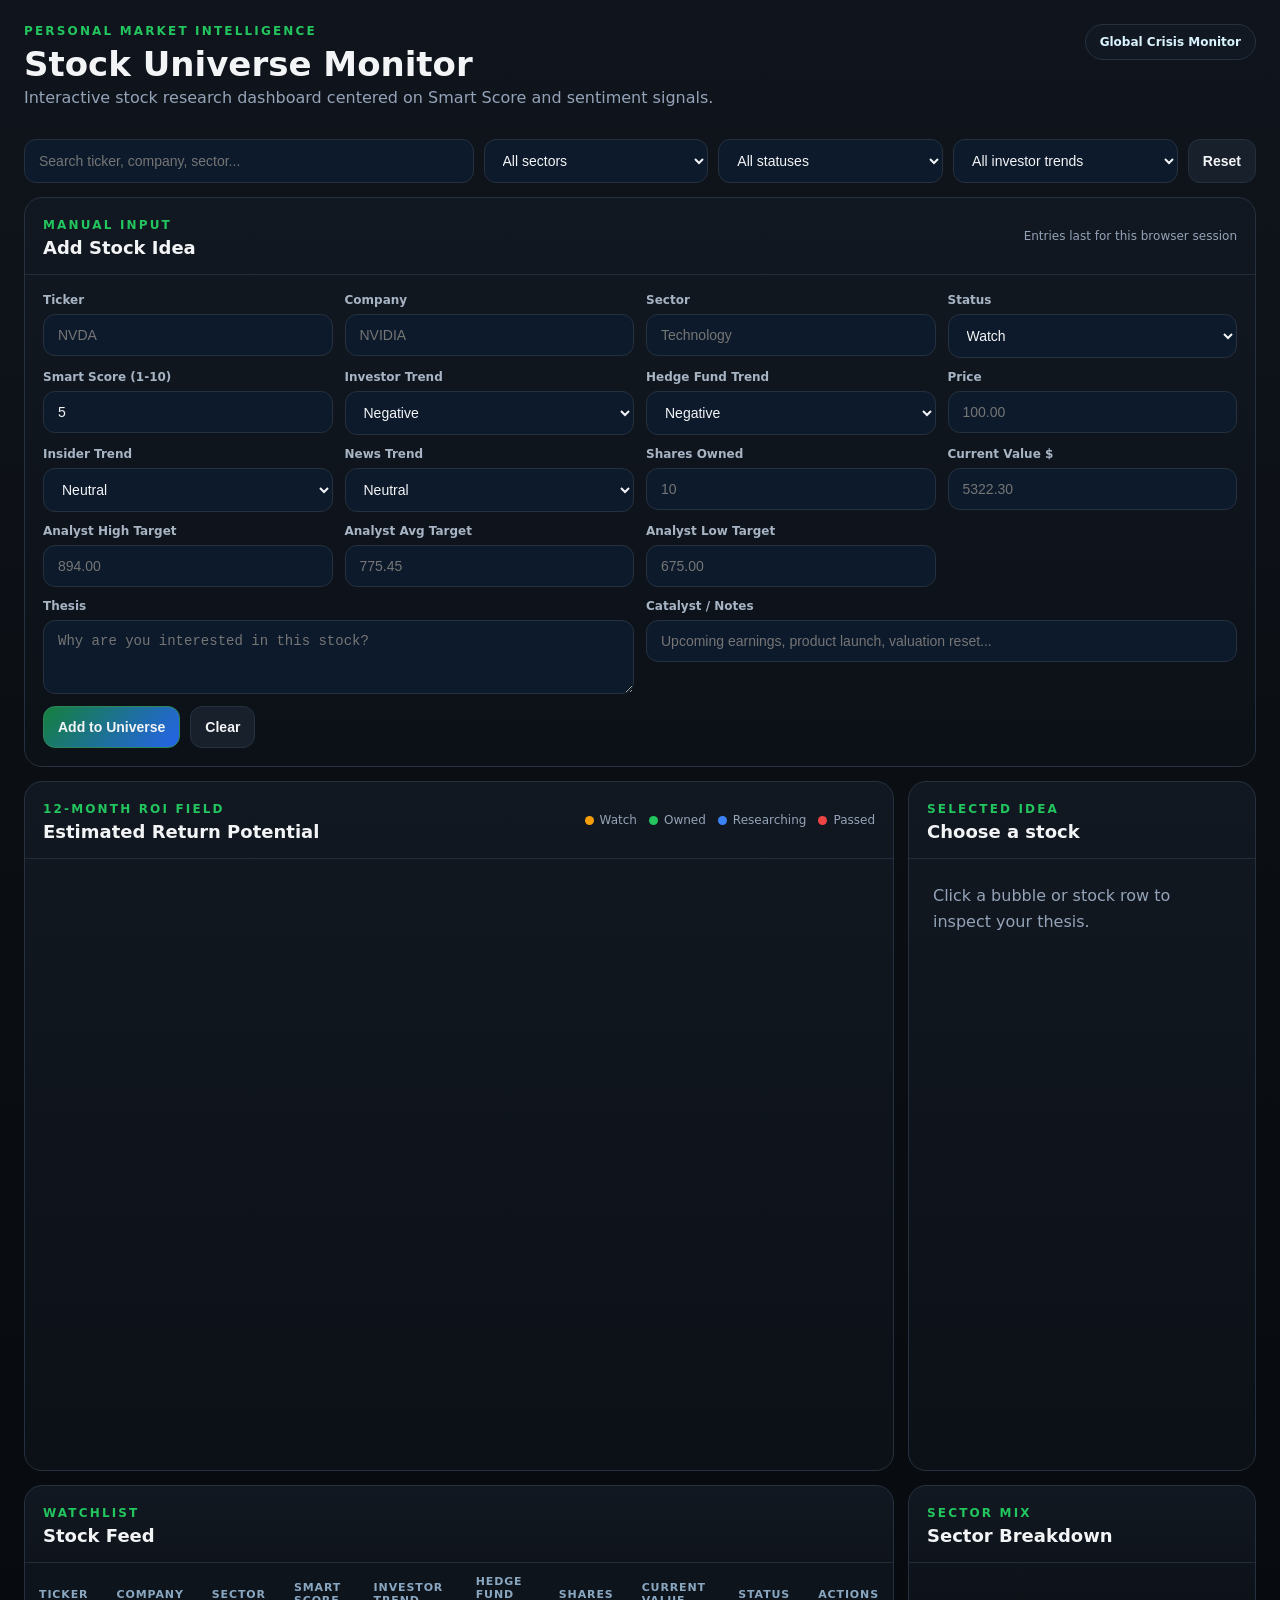
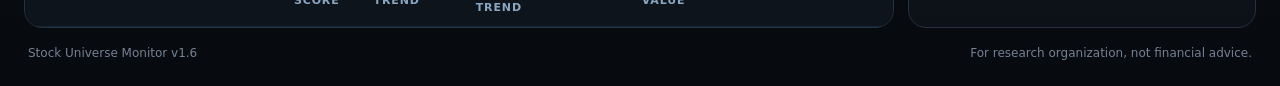
==== commit 0f80db7c: "Reframe stock chart around 12 month ROI scenarios" ====
--- a/stocks.html
+++ b/stocks.html
@@ -63,11 +63,11 @@
 <main class="main-grid">
   <section class="panel visual-panel">
     <div class="panel-head">
-      <div><span class="panel-kicker">SMART SCORE / SENTIMENT FIELD</span><h2>Stock Opportunity Map</h2></div>
+      <div><span class="panel-kicker">12-MONTH ROI FIELD</span><h2>Estimated Return Potential</h2></div>
       <div class="legend"><span><i class="dot watch"></i>Watch</span><span><i class="dot owned"></i>Owned</span><span><i class="dot research"></i>Researching</span><span><i class="dot passed"></i>Passed</span></div>
     </div>
     <div class="chart-wrap">
-      <svg id="stockChart" viewBox="0 0 900 620" role="img" aria-label="Smart Score versus investor sentiment bubble chart"></svg>
+      <svg id="stockChart" viewBox="0 0 900 620" role="img" aria-label="Current price versus 12 month estimated return potential chart"></svg>
     </div>
   </section>
 
@@ -88,7 +88,7 @@
   </section>
 </section>
 
-<footer><span>Stock Universe Monitor v1.5</span><span>For research organization, not financial advice.</span></footer>
+<footer><span>Stock Universe Monitor v1.6</span><span>For research organization, not financial advice.</span></footer>
 </div>
 <script src="stocks-data.js"></script>
 <script src="stocks.js"></script>
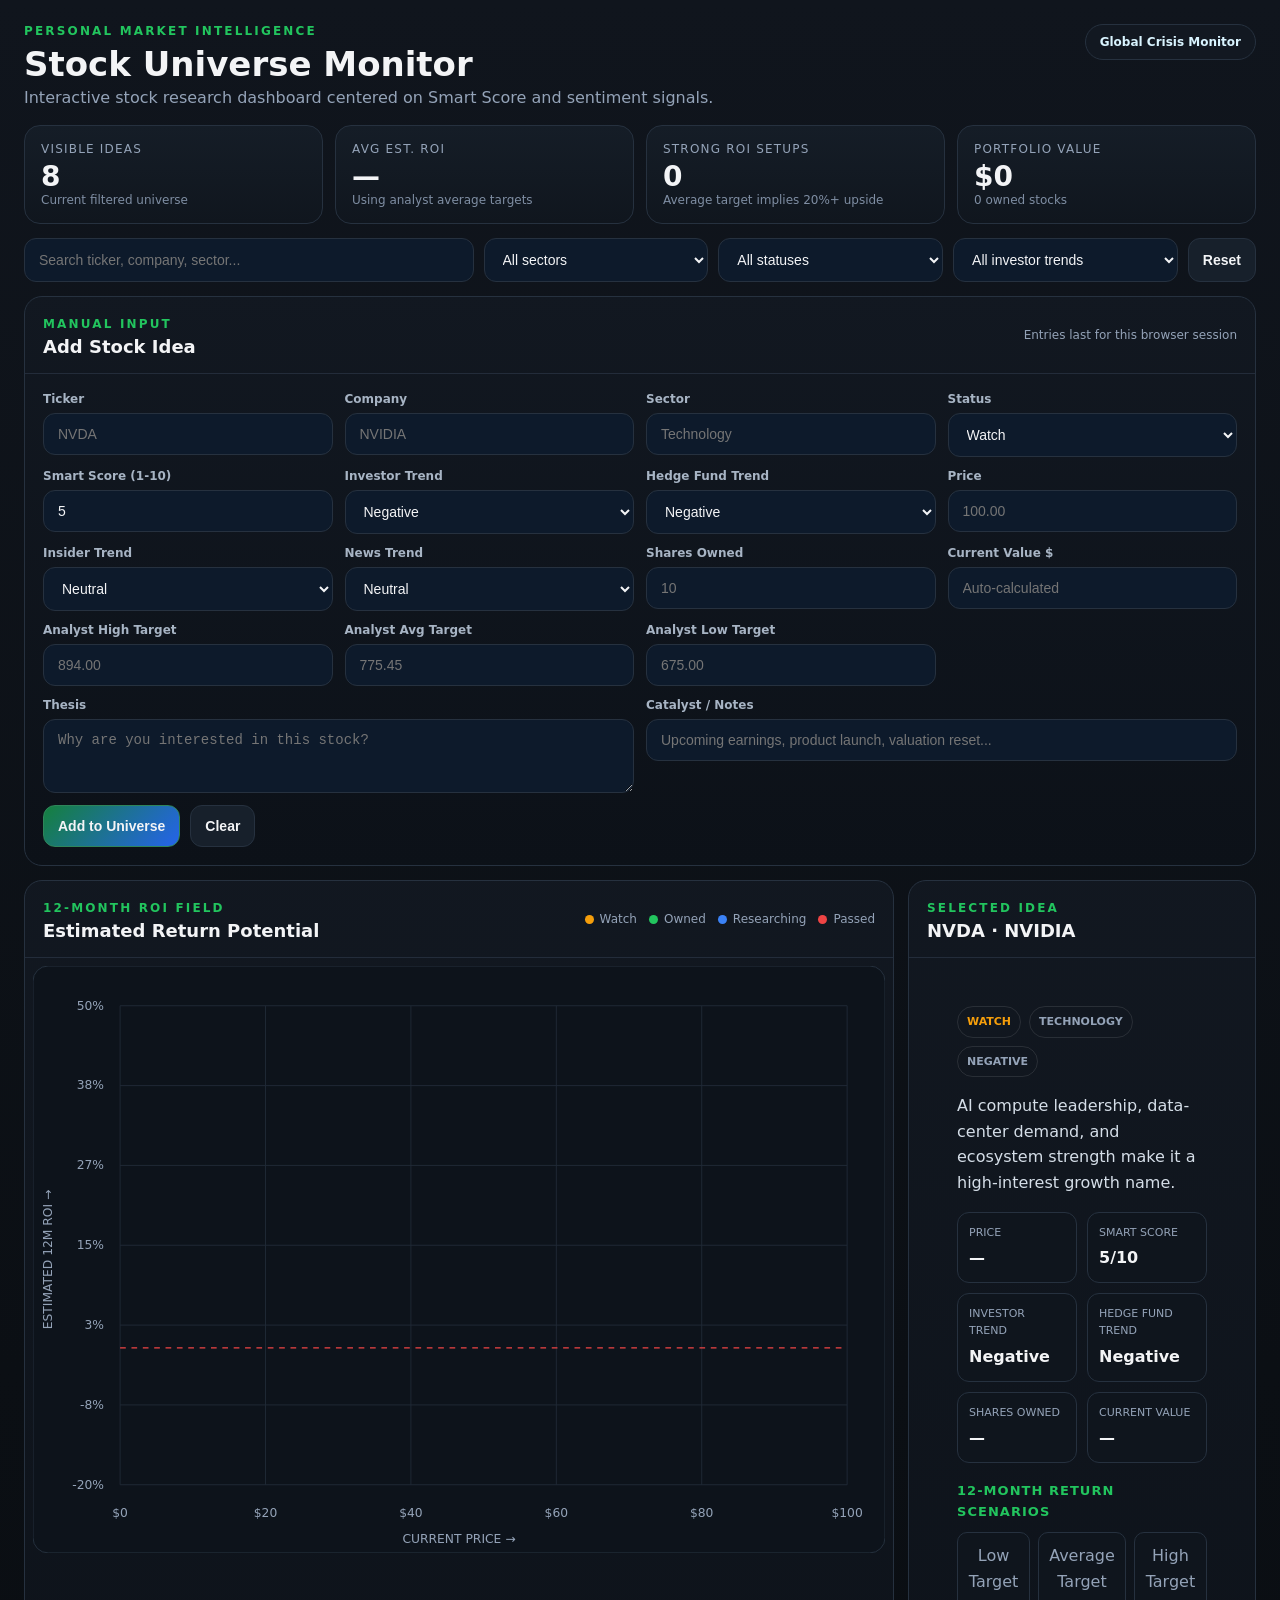
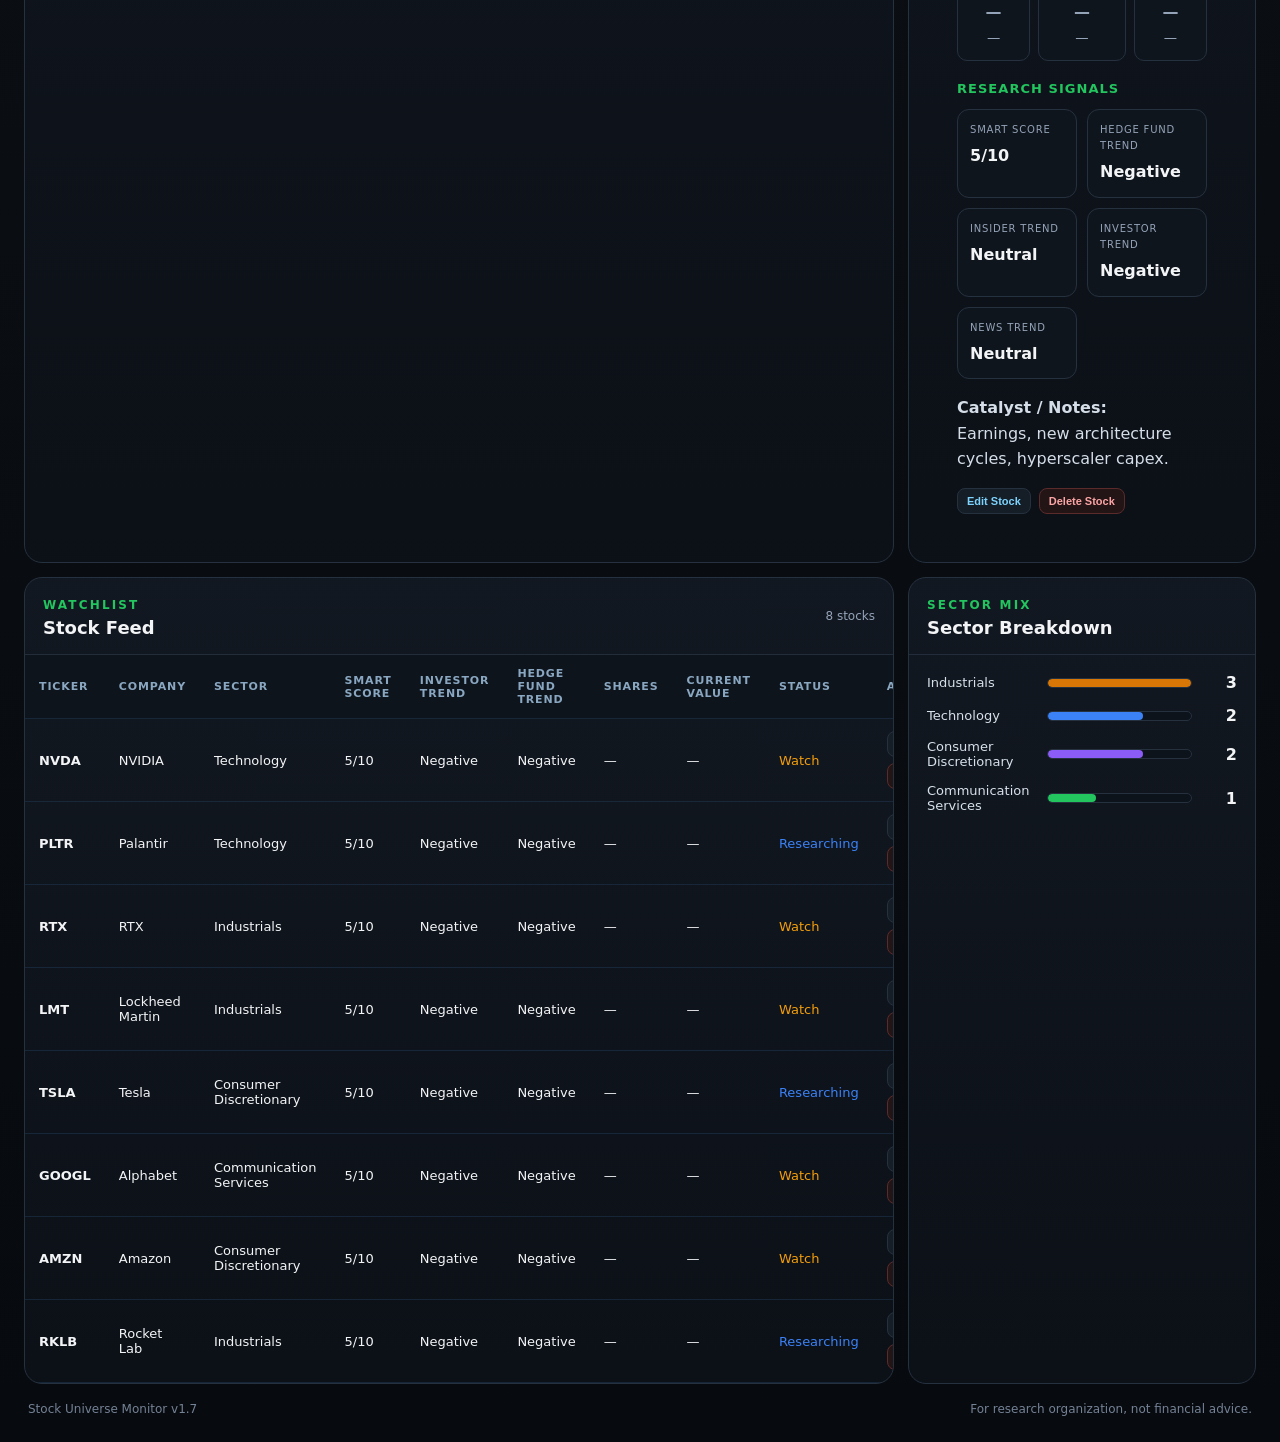
==== commit 50c0c921: "Make current value automatic" ====
--- a/stocks.html
+++ b/stocks.html
@@ -43,7 +43,7 @@
     <label>Hedge Fund Trend<select id="sHedgePrimary"><option>Positive</option><option selected>Negative</option></select></label>
     <label>Price<input id="sPrice" type="number" min="0" step="0.01" placeholder="100.00"></label>    <label>Insider Trend<select id="sInsider"><option>Bought Shares</option><option selected>Neutral</option><option>Sold Shares</option></select></label>
     <label>News Trend<select id="sNewsTrend"><option>Positive</option><option selected>Neutral</option><option>Negative</option></select></label>    <label>Shares Owned<input id="sShares" type="number" min="0" step="0.0001" placeholder="10"></label>
-    <label>Current Value $<input id="sCurrentValue" type="number" min="0" step="0.01" placeholder="5322.30"></label>
+    <label>Current Value $<input id="sCurrentValue" type="number" min="0" step="0.01" placeholder="Auto-calculated" readonly></label>
 
     <label>Analyst High Target<input id="sAnalystHigh" type="number" min="0" step="0.01" placeholder="894.00"></label>
     <label>Analyst Avg Target<input id="sAnalystAvg" type="number" min="0" step="0.01" placeholder="775.45"></label>
@@ -88,7 +88,7 @@
   </section>
 </section>
 
-<footer><span>Stock Universe Monitor v1.6</span><span>For research organization, not financial advice.</span></footer>
+<footer><span>Stock Universe Monitor v1.7</span><span>For research organization, not financial advice.</span></footer>
 </div>
 <script src="stocks-data.js"></script>
 <script src="stocks.js"></script>
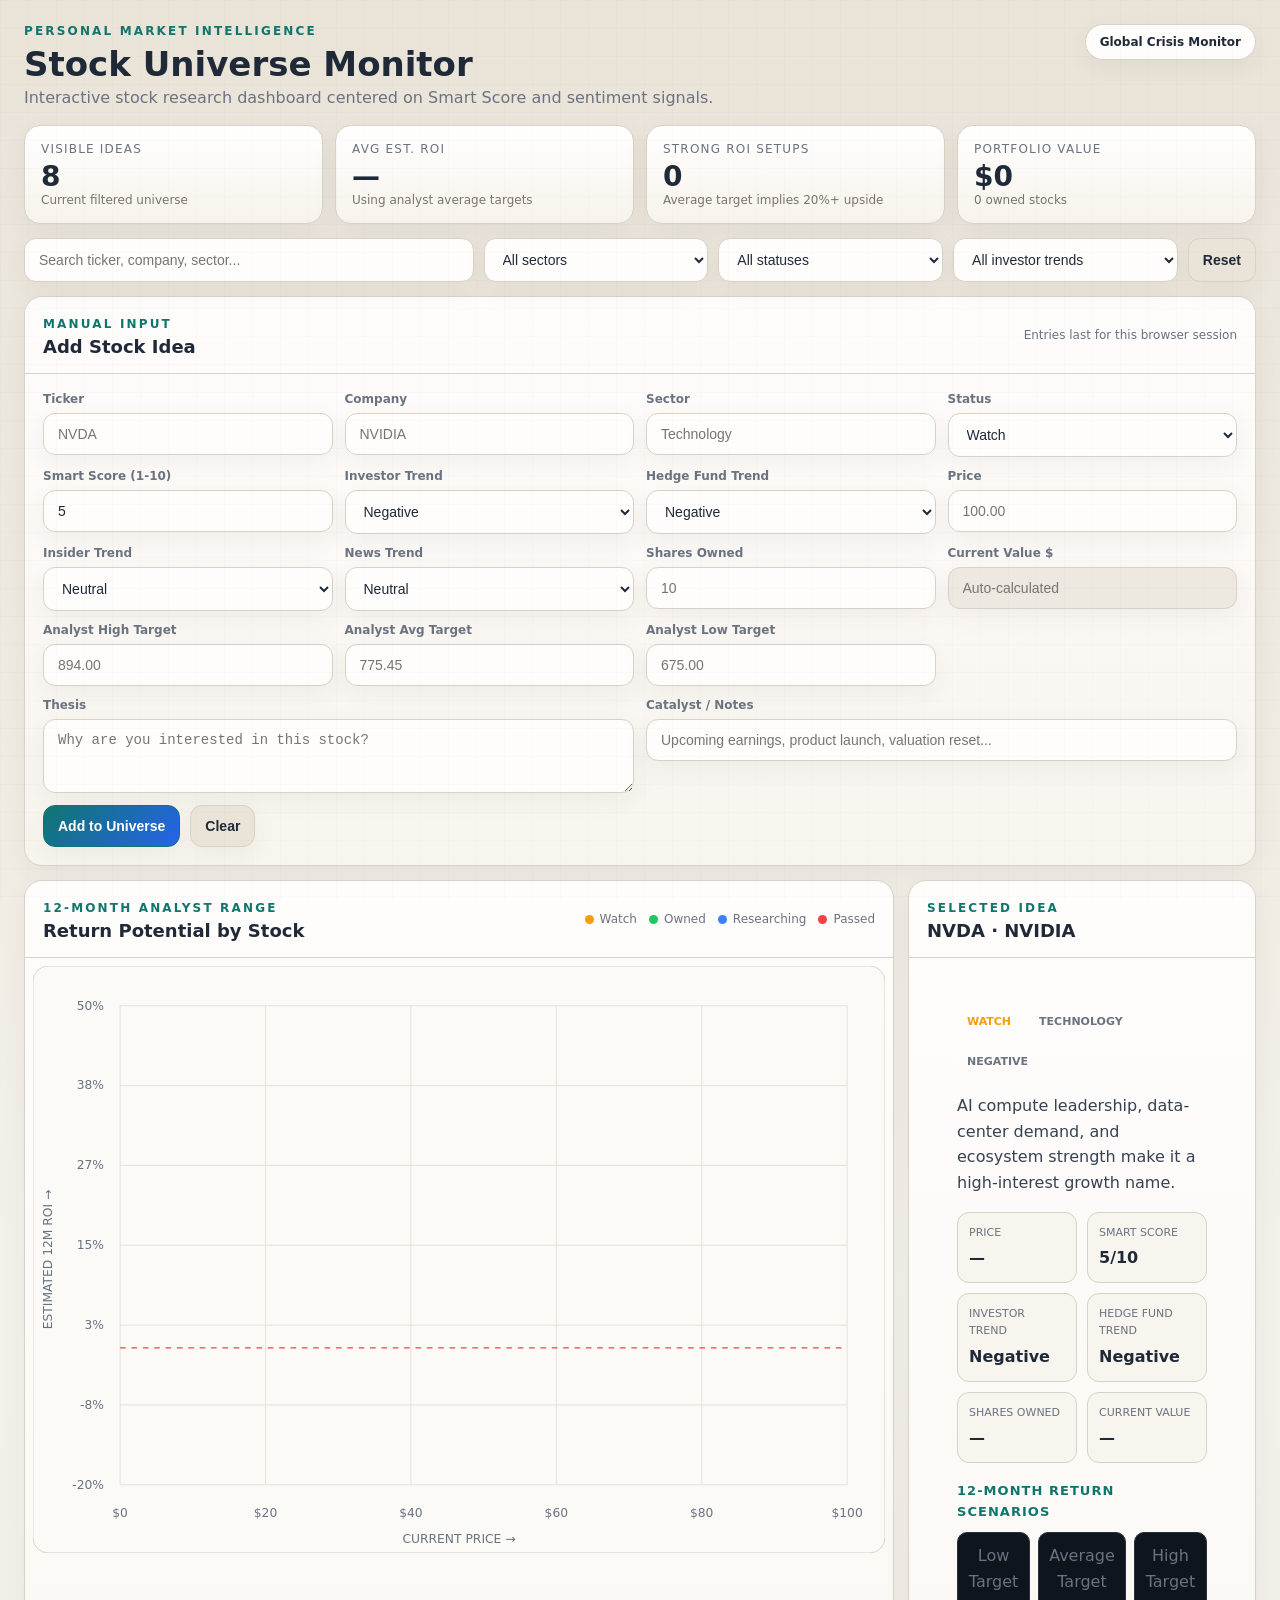
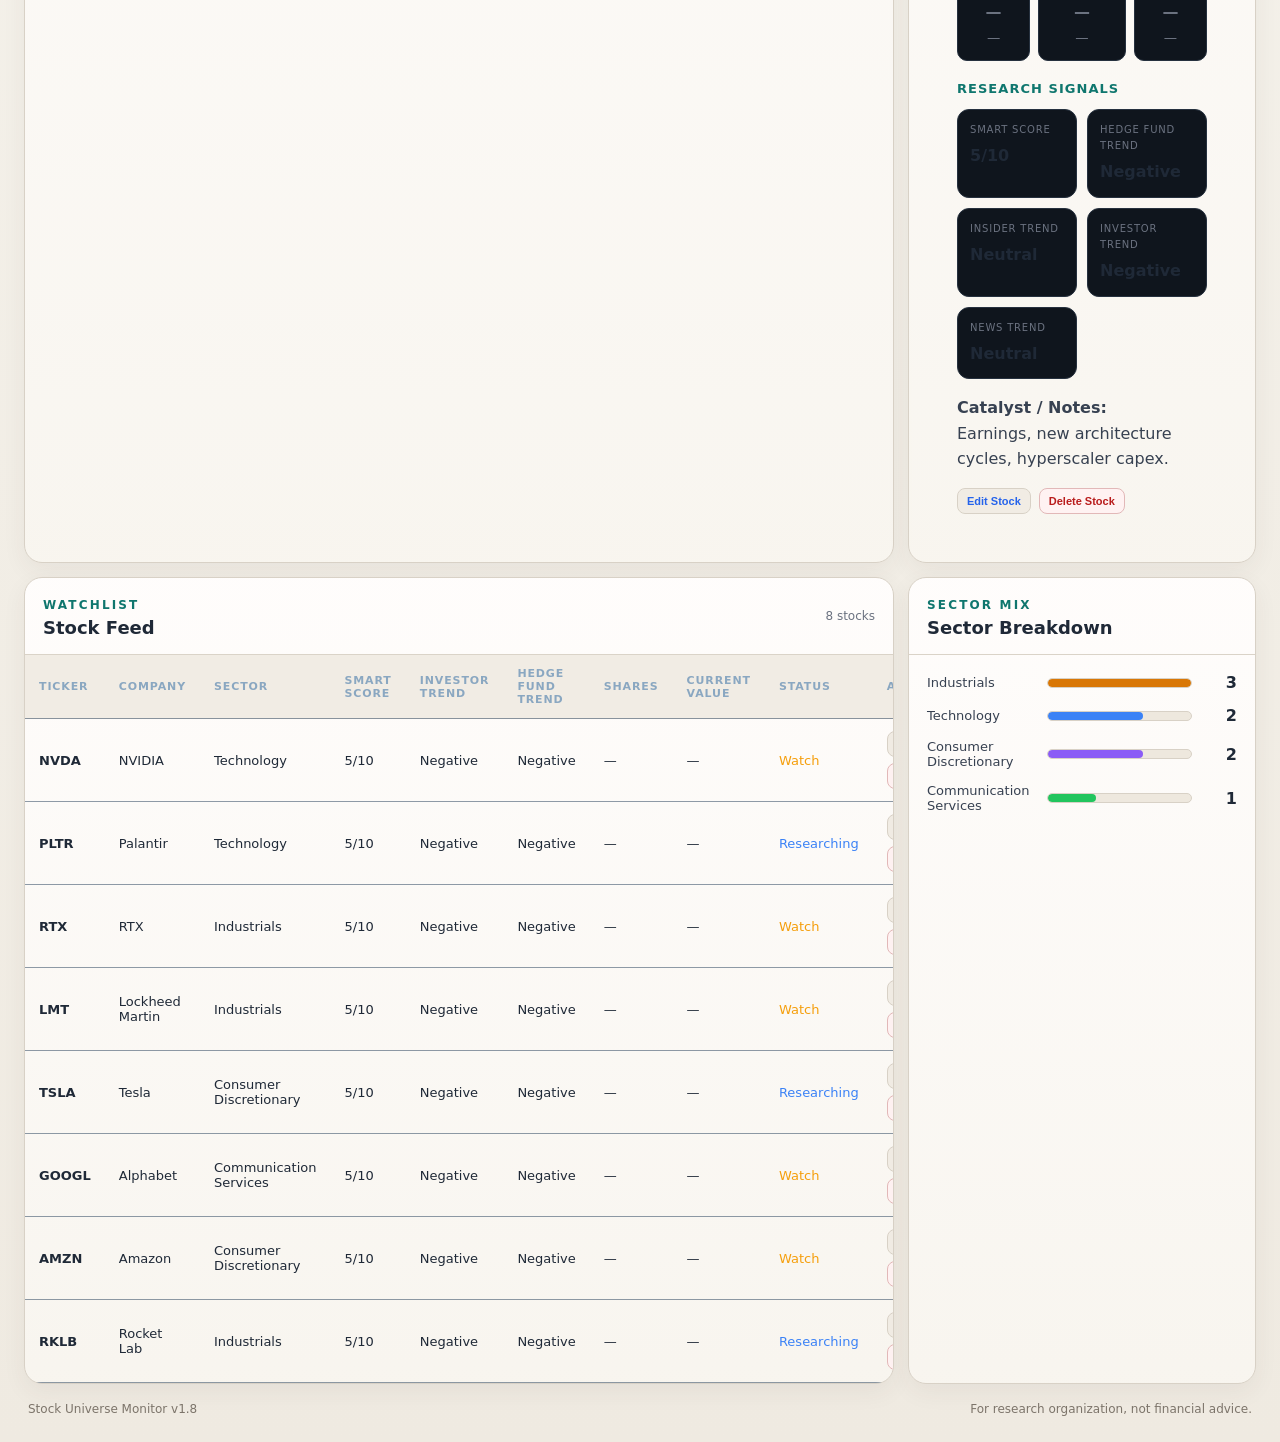
==== commit 8d9a107f: "Refine ROI chart labeling" ====
--- a/stocks.html
+++ b/stocks.html
@@ -63,11 +63,11 @@
 <main class="main-grid">
   <section class="panel visual-panel">
     <div class="panel-head">
-      <div><span class="panel-kicker">12-MONTH ROI FIELD</span><h2>Estimated Return Potential</h2></div>
+      <div><span class="panel-kicker">12-MONTH ANALYST RANGE</span><h2>Return Potential by Stock</h2></div>
       <div class="legend"><span><i class="dot watch"></i>Watch</span><span><i class="dot owned"></i>Owned</span><span><i class="dot research"></i>Researching</span><span><i class="dot passed"></i>Passed</span></div>
     </div>
     <div class="chart-wrap">
-      <svg id="stockChart" viewBox="0 0 900 620" role="img" aria-label="Current price versus 12 month estimated return potential chart"></svg>
+      <svg id="stockChart" viewBox="0 0 900 620" role="img" aria-label="12 month analyst return range by stock"></svg>
     </div>
   </section>
 
@@ -88,7 +88,7 @@
   </section>
 </section>
 
-<footer><span>Stock Universe Monitor v1.7</span><span>For research organization, not financial advice.</span></footer>
+<footer><span>Stock Universe Monitor v1.8</span><span>For research organization, not financial advice.</span></footer>
 </div>
 <script src="stocks-data.js"></script>
 <script src="stocks.js"></script>
--- a/stocks.css
+++ b/stocks.css
@@ -1,12 +1,16 @@
-:root{--bg:#0B0F14;--panel:#121821;--border:#26313F;--text:#F3F4F6;--muted:#94A3B8;--cyan:#3B82F6;--green:#22C55E;--yellow:#F59E0B;--orange:#D97706;--red:#EF4444;--purple:#8B5CF6}
-*{box-sizing:border-box}body{margin:0;background:linear-gradient(180deg,#10151D 0%,#0B0F14 45%,#070A0E 100%);color:var(--text);font-family:Inter,system-ui,-apple-system,"Segoe UI",sans-serif}.shell{max-width:1600px;margin:auto;padding:24px}.topbar{display:flex;justify-content:space-between;gap:20px;align-items:flex-start;margin-bottom:18px}.eyebrow,.panel-kicker{font-size:12px;letter-spacing:.18em;color:var(--green);font-weight:700}h1{margin:6px 0 4px;font-size:34px}.topbar p{margin:0;color:var(--muted)}.switch-link{color:#d9f4ff;text-decoration:none;border:1px solid var(--border);background:#121821;padding:10px 14px;border-radius:999px;font-size:12px;font-weight:700}
-.kpis{display:grid;grid-template-columns:repeat(4,1fr);gap:12px;margin-bottom:14px}.kpi{background:linear-gradient(180deg,#151D27,#10161E);border:1px solid var(--border);border-radius:16px;padding:16px}.kpi-label{font-size:12px;color:var(--muted);text-transform:uppercase;letter-spacing:.1em}.kpi-value{font-size:28px;font-weight:800;margin-top:4px}.kpi-sub{font-size:12px;color:#7F8EA3}
-.toolbar{display:grid;grid-template-columns:2fr repeat(3,1fr) auto;gap:10px;margin-bottom:14px}.toolbar input,.toolbar select,.toolbar button,.entry-form input,.entry-form select,.entry-form textarea,.entry-form button{background:#0d1a2b;color:var(--text);border:1px solid var(--border);border-radius:12px;padding:12px 14px;font-size:14px}.toolbar button,.entry-form button{cursor:pointer;background:#17202B;font-weight:700}
-.panel{background:linear-gradient(180deg,rgba(18,24,33,.98),rgba(12,17,24,.98));border:1px solid var(--border);border-radius:18px;overflow:hidden}.panel-head{display:flex;justify-content:space-between;align-items:center;padding:16px 18px;border-bottom:1px solid rgba(38,49,63,.85)}.panel-head h2{margin:4px 0 0;font-size:18px}.entry-panel{margin-bottom:14px}.entry-form{display:grid;grid-template-columns:repeat(4,minmax(0,1fr));gap:12px;padding:18px}.entry-form label{display:flex;flex-direction:column;gap:7px;font-size:12px;color:#A7B4C4;font-weight:700}.entry-form textarea{resize:vertical}.span-2{grid-column:span 2}.form-actions{display:flex;align-items:center;gap:10px;flex-wrap:wrap}.primary-action{background:linear-gradient(135deg,#15803D,#2563EB)!important;border-color:#2F855A!important}.small-note{font-size:12px;color:var(--muted)}
-.main-grid{display:grid;grid-template-columns:minmax(0,2fr) minmax(320px,.8fr);gap:14px}.bottom-grid{display:grid;grid-template-columns:minmax(0,2fr) minmax(300px,.8fr);gap:14px;margin-top:14px}.chart-wrap{padding:8px 8px 16px}.chart-wrap svg{width:100%;height:auto;display:block}.chart-bg{fill:#0D131B;stroke:#273240}.grid-line{stroke:#202A36;stroke-width:1}.axis-line{stroke:#64748B;stroke-width:1.4}.axis-label{fill:#94A3B8;font-size:13px}.quadrant{font-size:14px;font-weight:700;opacity:.32}.bubble{cursor:pointer;stroke:#fff;stroke-width:2;filter:drop-shadow(0 0 3px rgba(255,255,255,.12))}.bubble-label{pointer-events:none;fill:white;font-size:12px;font-weight:800;text-anchor:middle;dominant-baseline:middle}.legend{display:flex;gap:12px;flex-wrap:wrap;font-size:12px;color:var(--muted)}.legend span{display:flex;align-items:center;gap:6px}.dot{width:9px;height:9px;border-radius:50%;display:inline-block}.watch{background:#F59E0B}.owned{background:#22C55E}.research{background:#3B82F6}.passed{background:#EF4444}
-.detail-panel{min-height:620px}.detail-empty,.detail{padding:24px;color:var(--muted);line-height:1.6}.badge-row{display:flex;gap:8px;flex-wrap:wrap;margin-bottom:14px}.badge{padding:6px 9px;border-radius:999px;font-size:11px;font-weight:800;border:1px solid rgba(255,255,255,.1)}.detail-grid{display:grid;grid-template-columns:1fr 1fr;gap:10px;margin:16px 0}.metric{background:#0F151D;border:1px solid #26313F;border-radius:12px;padding:11px}.metric-label{font-size:11px;color:var(--muted);text-transform:uppercase}.metric-value{font-weight:700;color:var(--text);margin-top:4px}.description{color:#D5DEE8}
-.table-wrap{overflow:auto}table{width:100%;border-collapse:collapse;min-width:760px}th,td{padding:12px 14px;border-bottom:1px solid rgba(32,58,87,.5);text-align:left;font-size:13px}th{color:#8aa7c1;font-size:11px;letter-spacing:.08em;text-transform:uppercase;background:#0E141C}tbody tr{cursor:pointer}tbody tr:hover{background:#18212C}.bars{padding:18px;display:grid;gap:14px}.bar-row{display:grid;grid-template-columns:110px 1fr 35px;gap:10px;align-items:center}.bar-track{height:10px;background:#0D131B;border:1px solid #26313F;border-radius:999px;overflow:hidden}.bar-fill{height:100%;border-radius:999px}.bar-label{color:#D7E0EA;font-size:13px}.bar-value{text-align:right;font-weight:700}footer{display:flex;justify-content:space-between;color:#748296;font-size:12px;padding:18px 4px 2px}
+:root{--bg:#F4F1EA;--panel:#FFFDFC;--border:#D8D1C6;--text:#1F2937;--muted:#6B7280;--cyan:#2563EB;--green:#0F766E;--yellow:#B7791F;--orange:#C2410C;--red:#B91C1C;--purple:#6D28D9}
+*{box-sizing:border-box}body{margin:0;background:linear-gradient(180deg,#E9E3D8 0%,#F4F1EA 42%,#EFEAE1 100%);color:var(--text);font-family:Inter,system-ui,-apple-system,"Segoe UI",sans-serif}.shell{max-width:1600px;margin:auto;padding:24px}.topbar{display:flex;justify-content:space-between;gap:20px;align-items:flex-start;margin-bottom:18px}.eyebrow,.panel-kicker{font-size:12px;letter-spacing:.18em;color:var(--green);font-weight:700}h1{margin:6px 0 4px;font-size:34px}.topbar p{margin:0;color:var(--muted)}.switch-link{color:#1F2937;text-decoration:none;border:1px solid var(--border);background:#FFFDFC;padding:10px 14px;border-radius:999px;font-size:12px;font-weight:700}
+.kpis{display:grid;grid-template-columns:repeat(4,1fr);gap:12px;margin-bottom:14px}.kpi{background:linear-gradient(180deg,#FFFFFF,#F7F3EC);border:1px solid var(--border);border-radius:16px;padding:16px}.kpi-label{font-size:12px;color:var(--muted);text-transform:uppercase;letter-spacing:.1em}.kpi-value{font-size:28px;font-weight:800;margin-top:4px}.kpi-sub{font-size:12px;color:#7C746A}
+.toolbar{display:grid;grid-template-columns:2fr repeat(3,1fr) auto;gap:10px;margin-bottom:14px}.toolbar input,.toolbar select,.toolbar button,.entry-form input,.entry-form select,.entry-form textarea,.entry-form button{background:#FFFDFC;color:var(--text);border:1px solid var(--border);border-radius:12px;padding:12px 14px;font-size:14px}.toolbar button,.entry-form button{cursor:pointer;background:#E9E3D8;font-weight:700}
+.panel{background:linear-gradient(180deg,rgba(255,253,252,.98),rgba(248,245,239,.98));border:1px solid var(--border);border-radius:18px;overflow:hidden}.panel-head{display:flex;justify-content:space-between;align-items:center;padding:16px 18px;border-bottom:1px solid rgba(216,209,198,.95)}.panel-head h2{margin:4px 0 0;font-size:18px}.entry-panel{margin-bottom:14px}.entry-form{display:grid;grid-template-columns:repeat(4,minmax(0,1fr));gap:12px;padding:18px}.entry-form label{display:flex;flex-direction:column;gap:7px;font-size:12px;color:#6B7280;font-weight:700}.entry-form textarea{resize:vertical}.span-2{grid-column:span 2}.form-actions{display:flex;align-items:center;gap:10px;flex-wrap:wrap}.primary-action{background:linear-gradient(135deg,#0F766E,#2563EB)!important;border-color:#0F766E!important;color:white!important}.small-note{font-size:12px;color:var(--muted)}
+.main-grid{display:grid;grid-template-columns:minmax(0,2fr) minmax(320px,.8fr);gap:14px}.bottom-grid{display:grid;grid-template-columns:minmax(0,2fr) minmax(300px,.8fr);gap:14px;margin-top:14px}.chart-wrap{padding:8px 8px 16px}.chart-wrap svg{width:100%;height:auto;display:block}.chart-bg{fill:#FBFAF7;stroke:#D8D1C6}.grid-line{stroke:#E6E0D7;stroke-width:1}.axis-line{stroke:#8B8175;stroke-width:1.4}.axis-label{fill:#6B7280;font-size:13px}.quadrant{font-size:14px;font-weight:700;opacity:.32}.bubble{cursor:pointer;stroke:#fff;stroke-width:2;filter:drop-shadow(0 2px 4px rgba(31,41,55,.16))}.bubble-label{pointer-events:none;fill:white;font-size:12px;font-weight:800;text-anchor:middle;dominant-baseline:middle}.legend{display:flex;gap:12px;flex-wrap:wrap;font-size:12px;color:var(--muted)}.legend span{display:flex;align-items:center;gap:6px}.dot{width:9px;height:9px;border-radius:50%;display:inline-block}.watch{background:#F59E0B}.owned{background:#22C55E}.research{background:#3B82F6}.passed{background:#EF4444}
+.detail-panel{min-height:620px}.detail-empty,.detail{padding:24px;color:var(--muted);line-height:1.6}.badge-row{display:flex;gap:8px;flex-wrap:wrap;margin-bottom:14px}.badge{padding:6px 9px;border-radius:999px;font-size:11px;font-weight:800;border:1px solid rgba(255,255,255,.1)}.detail-grid{display:grid;grid-template-columns:1fr 1fr;gap:10px;margin:16px 0}.metric{background:#F8F5EF;border:1px solid #D8D1C6;border-radius:12px;padding:11px}.metric-label{font-size:11px;color:var(--muted);text-transform:uppercase}.metric-value{font-weight:700;color:var(--text);margin-top:4px}.description{color:#374151}
+.table-wrap{overflow:auto}table{width:100%;border-collapse:collapse;min-width:760px}th,td{padding:12px 14px;border-bottom:1px solid rgba(32,58,87,.5);text-align:left;font-size:13px}th{color:#8aa7c1;font-size:11px;letter-spacing:.08em;text-transform:uppercase;background:#F1ECE4}tbody tr{cursor:pointer}tbody tr:hover{background:#F3EEE7}.bars{padding:18px;display:grid;gap:14px}.bar-row{display:grid;grid-template-columns:110px 1fr 35px;gap:10px;align-items:center}.bar-track{height:10px;background:#EEE8DE;border:1px solid #D8D1C6;border-radius:999px;overflow:hidden}.bar-fill{height:100%;border-radius:999px}.bar-label{color:#374151;font-size:13px}.bar-value{text-align:right;font-weight:700}footer{display:flex;justify-content:space-between;color:#7C746A;font-size:12px;padding:18px 4px 2px}
 @media(max-width:1100px){.main-grid,.bottom-grid{grid-template-columns:1fr}.entry-form{grid-template-columns:repeat(2,1fr)}.detail-panel{min-height:auto}}@media(max-width:800px){.shell{padding:12px}.topbar{flex-direction:column}.kpis{grid-template-columns:1fr 1fr}.toolbar{grid-template-columns:1fr 1fr}.toolbar input{grid-column:1/-1}}@media(max-width:520px){.kpis,.toolbar,.entry-form{grid-template-columns:1fr}.toolbar input,.span-2{grid-column:auto}h1{font-size:28px}}
-.action-group{display:flex;gap:6px;flex-wrap:wrap}.mini-btn{border:1px solid var(--border);background:#151D27;color:var(--text);border-radius:8px;padding:6px 9px;font-size:11px;font-weight:700;cursor:pointer}.mini-btn.edit{color:#7DD3FC}.mini-btn.delete{color:#FCA5A5;border-color:#5B2B2B;background:#231416}.detail-actions{display:flex;gap:8px;flex-wrap:wrap;margin-top:16px}.hidden-action{display:none!important}.editing .hidden-action{display:inline-block!important}.editing .primary-action{background:linear-gradient(135deg,#166534,#15803D)!important}
+.action-group{display:flex;gap:6px;flex-wrap:wrap}.mini-btn{border:1px solid var(--border);background:#F1ECE4;color:var(--text);border-radius:8px;padding:6px 9px;font-size:11px;font-weight:700;cursor:pointer}.mini-btn.edit{color:#2563EB}.mini-btn.delete{color:#B91C1C;border-color:#E2B8B8;background:#FFF2F2}.detail-actions{display:flex;gap:8px;flex-wrap:wrap;margin-top:16px}.hidden-action{display:none!important}.editing .hidden-action{display:inline-block!important}.editing .primary-action{background:linear-gradient(135deg,#0F766E,#115E59)!important;color:white!important}
 
 .research-section{margin-top:18px}.research-section h3{font-size:13px;letter-spacing:.08em;text-transform:uppercase;color:var(--green);margin:0 0 10px}.signal-grid{display:grid;grid-template-columns:1fr 1fr;gap:10px}.signal-card{background:#0F151D;border:1px solid #26313F;border-radius:12px;padding:12px}.signal-label{font-size:10px;letter-spacing:.08em;text-transform:uppercase;color:var(--muted)}.signal-value{margin-top:5px;font-weight:800;color:var(--text)}.positive{color:#22C55E}.negative{color:#EF4444}.neutral{color:#F59E0B}.forecast-range{display:grid;grid-template-columns:repeat(3,1fr);gap:8px}.forecast-item{background:#0F151D;border:1px solid #26313F;border-radius:10px;padding:10px;text-align:center}.forecast-item strong{display:block;margin-top:4px}.score-meter{height:10px;border-radius:999px;background:linear-gradient(90deg,#EF4444 0%,#F59E0B 50%,#22C55E 100%);position:relative;margin-top:8px}.score-marker{position:absolute;top:-4px;width:3px;height:18px;background:#F3F4F6;border-radius:2px}
+
+body:before{content:"";position:fixed;inset:0;pointer-events:none;background-image:linear-gradient(rgba(120,113,108,.04) 1px,transparent 1px),linear-gradient(90deg,rgba(120,113,108,.04) 1px,transparent 1px);background-size:28px 28px;opacity:.55}
+.panel,.kpi,.switch-link,.toolbar input,.toolbar select,.toolbar button,.entry-form input,.entry-form select,.entry-form textarea,.entry-form button{box-shadow:0 8px 24px rgba(60,52,43,.06)}
+.entry-form input[readonly]{background:#EEE9E0;color:#5F574E;cursor:not-allowed}
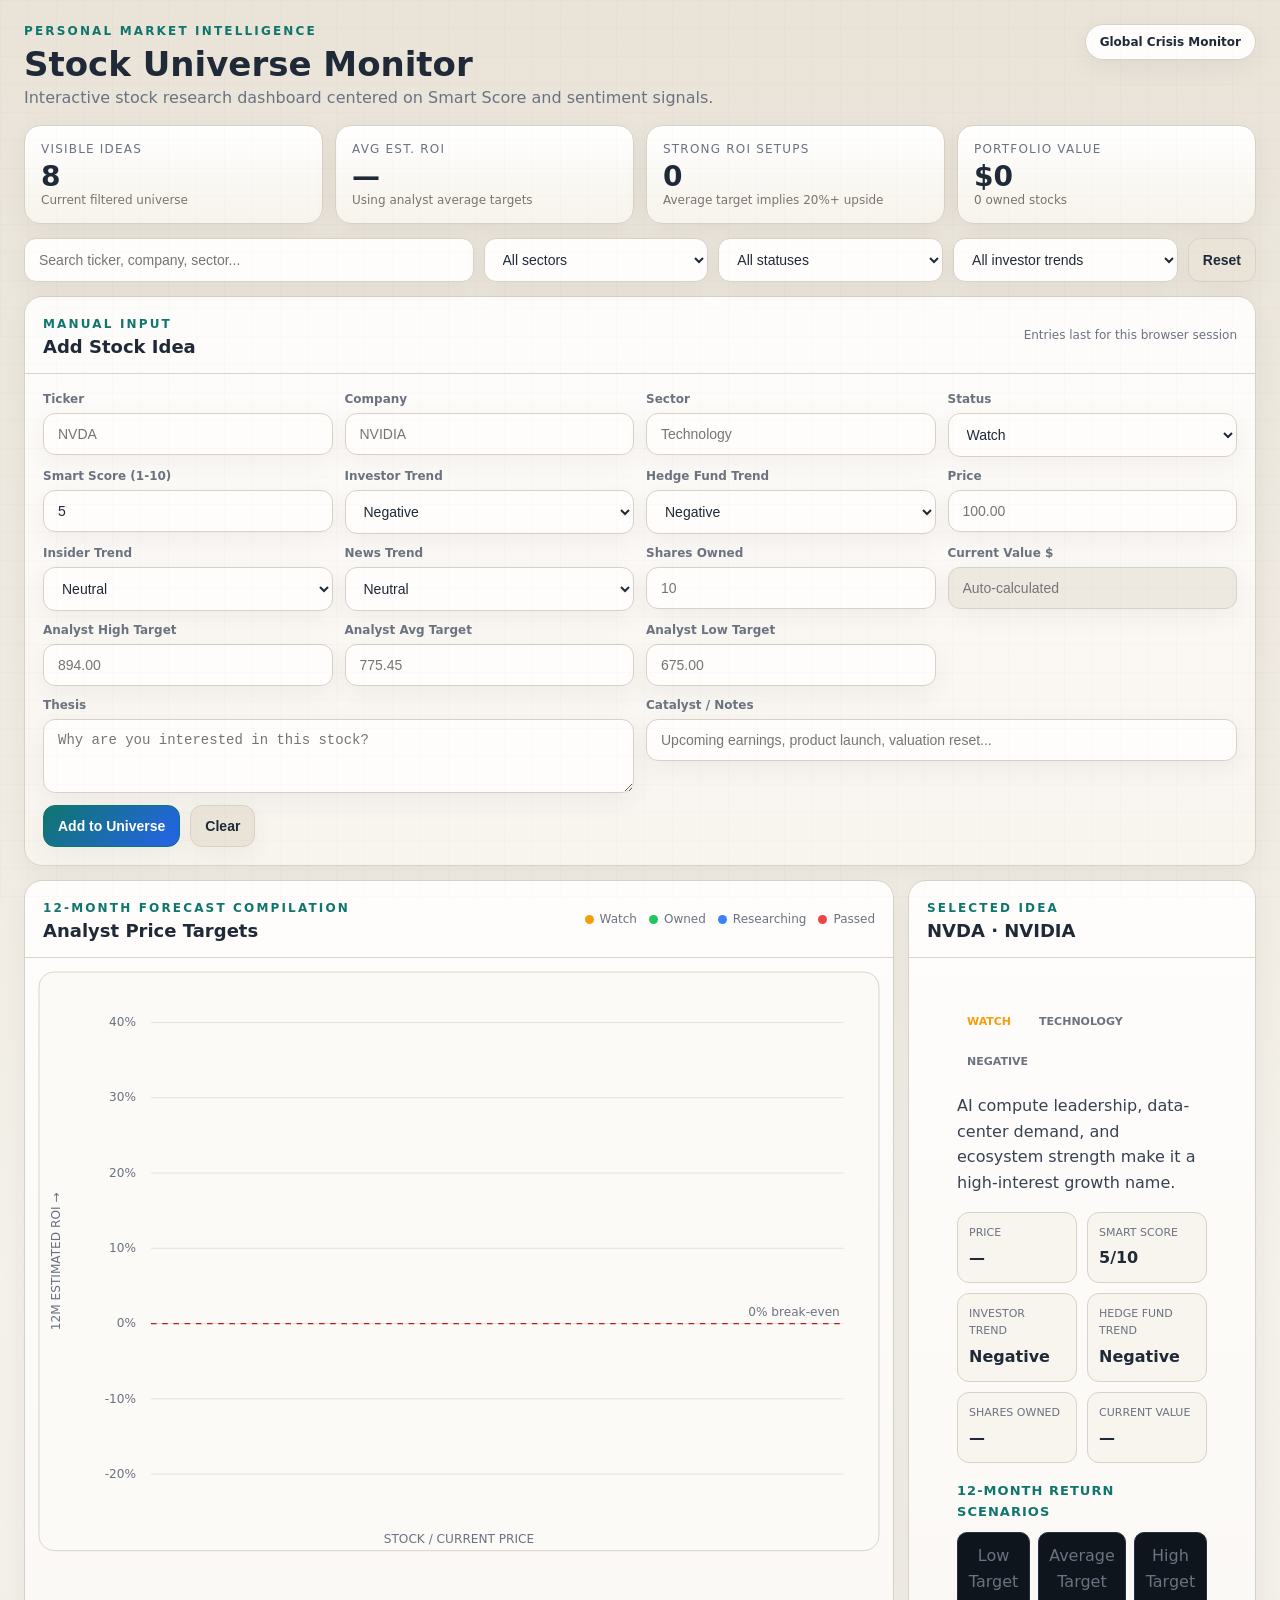
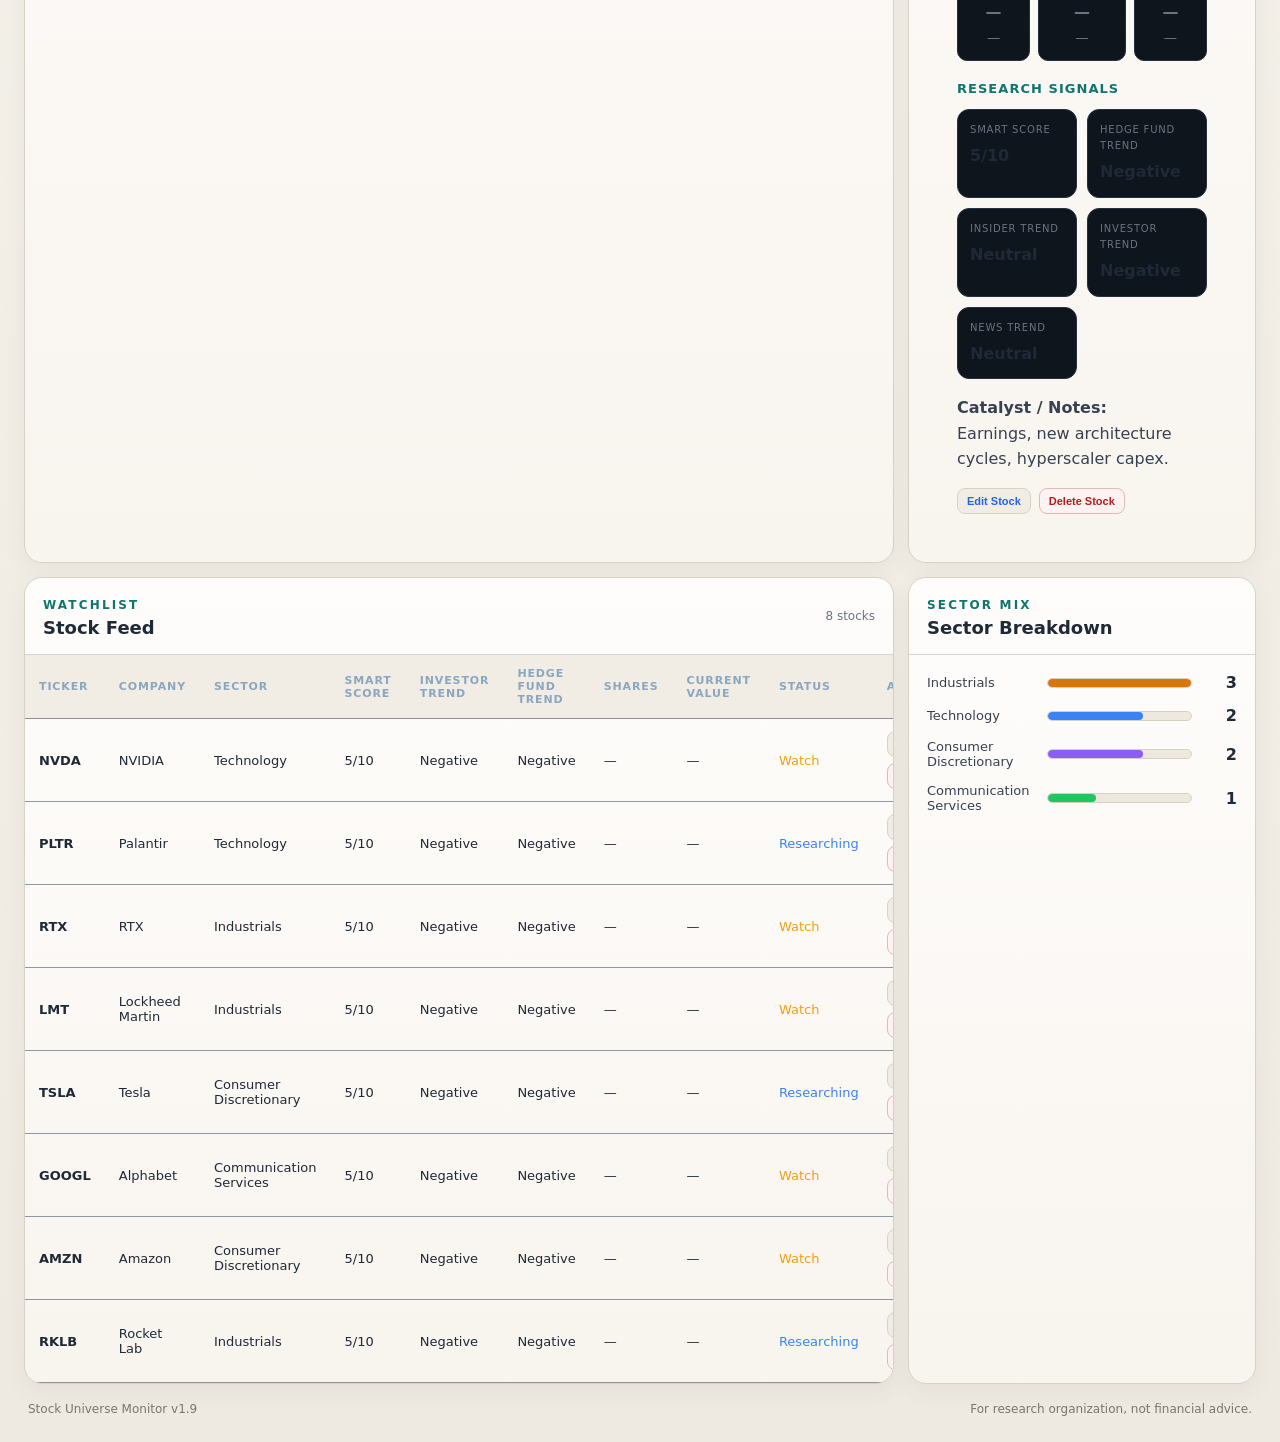
==== commit bf443be3: "Redesign stock chart as analyst forecast compilation" ====
--- a/stocks.html
+++ b/stocks.html
@@ -63,11 +63,11 @@
 <main class="main-grid">
   <section class="panel visual-panel">
     <div class="panel-head">
-      <div><span class="panel-kicker">12-MONTH ANALYST RANGE</span><h2>Return Potential by Stock</h2></div>
+      <div><span class="panel-kicker">12-MONTH FORECAST COMPILATION</span><h2>Analyst Price Targets</h2></div>
       <div class="legend"><span><i class="dot watch"></i>Watch</span><span><i class="dot owned"></i>Owned</span><span><i class="dot research"></i>Researching</span><span><i class="dot passed"></i>Passed</span></div>
     </div>
     <div class="chart-wrap">
-      <svg id="stockChart" viewBox="0 0 900 620" role="img" aria-label="12 month analyst return range by stock"></svg>
+      <svg id="stockChart" viewBox="0 0 900 620" role="img" aria-label="Analyst low average and high 12 month price targets by stock"></svg>
     </div>
   </section>
 
@@ -88,7 +88,7 @@
   </section>
 </section>
 
-<footer><span>Stock Universe Monitor v1.8</span><span>For research organization, not financial advice.</span></footer>
+<footer><span>Stock Universe Monitor v1.9</span><span>For research organization, not financial advice.</span></footer>
 </div>
 <script src="stocks-data.js"></script>
 <script src="stocks.js"></script>
--- a/stocks.css
+++ b/stocks.css
@@ -14,3 +14,6 @@
 body:before{content:"";position:fixed;inset:0;pointer-events:none;background-image:linear-gradient(rgba(120,113,108,.04) 1px,transparent 1px),linear-gradient(90deg,rgba(120,113,108,.04) 1px,transparent 1px);background-size:28px 28px;opacity:.55}
 .panel,.kpi,.switch-link,.toolbar input,.toolbar select,.toolbar button,.entry-form input,.entry-form select,.entry-form textarea,.entry-form button{box-shadow:0 8px 24px rgba(60,52,43,.06)}
 .entry-form input[readonly]{background:#EEE9E0;color:#5F574E;cursor:not-allowed}
+
+.chart-wrap{padding:14px 14px 20px}
+.chart-wrap svg{overflow:visible}
